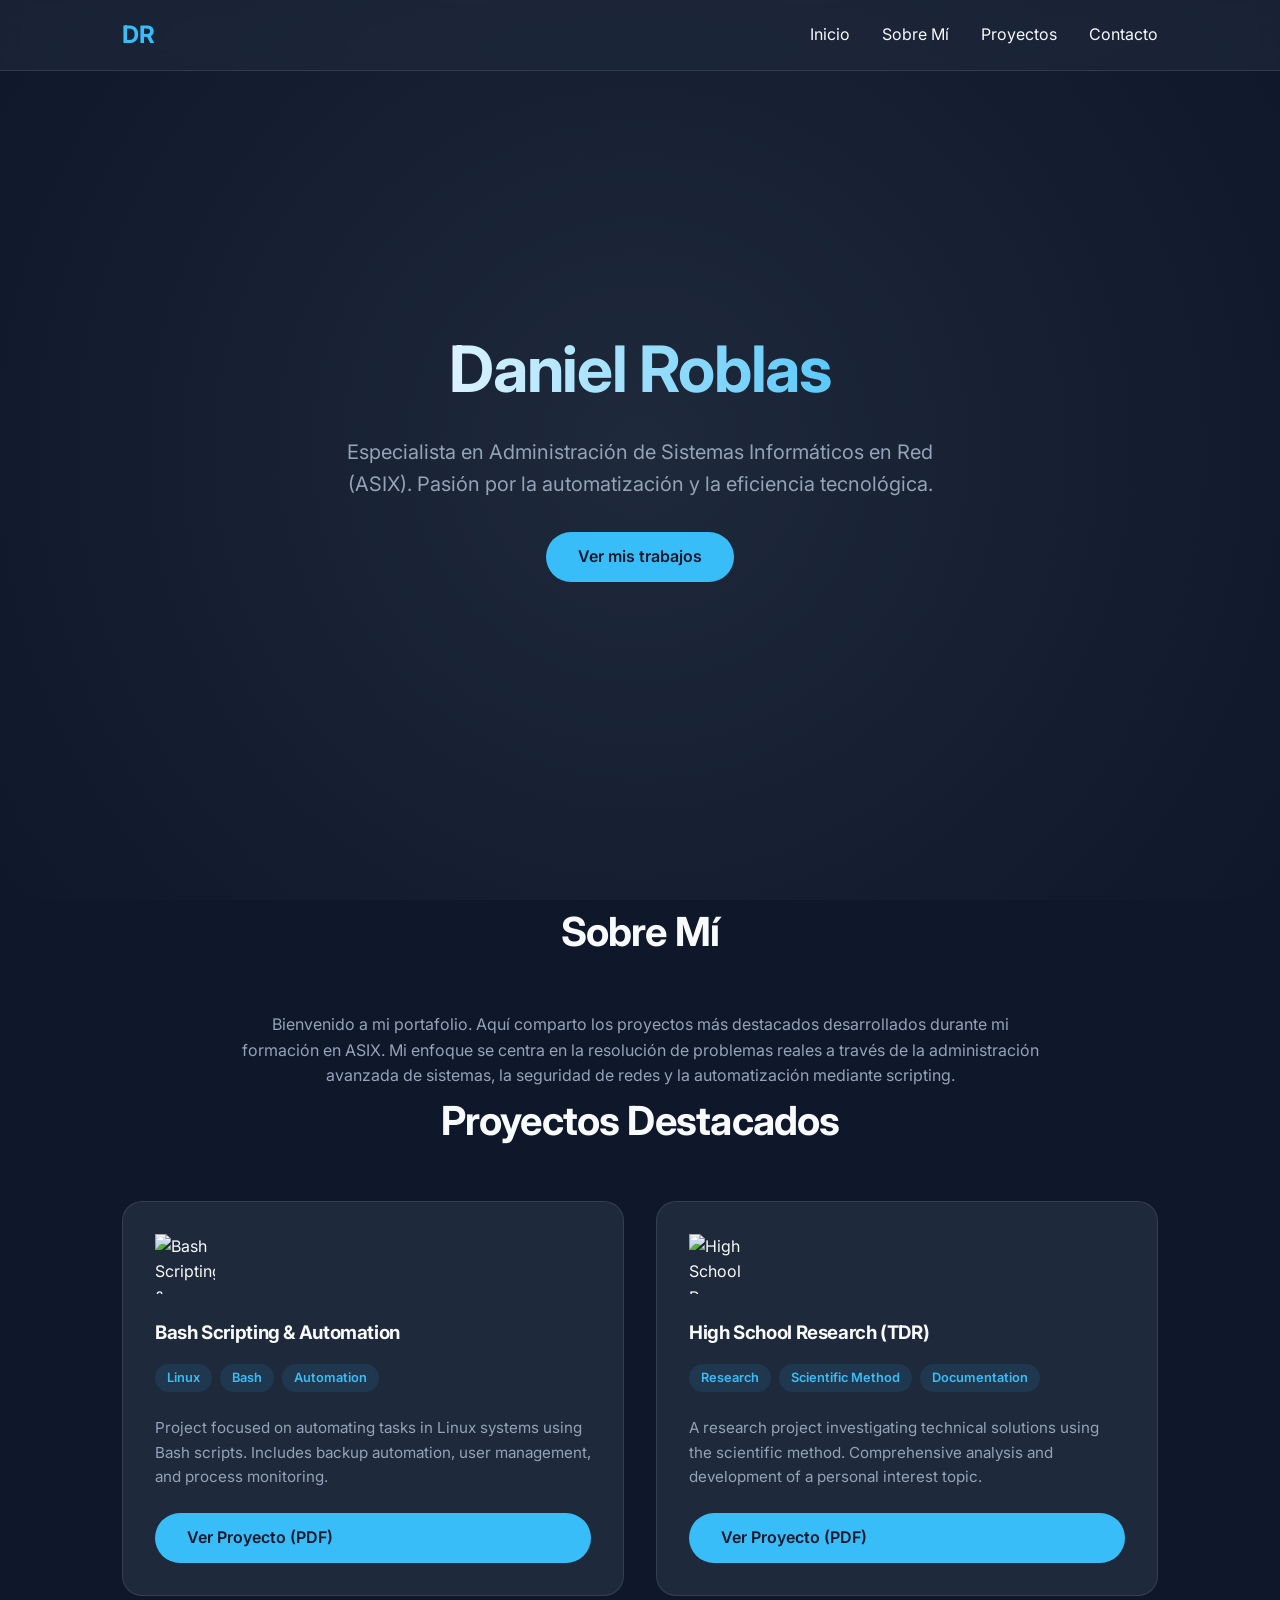
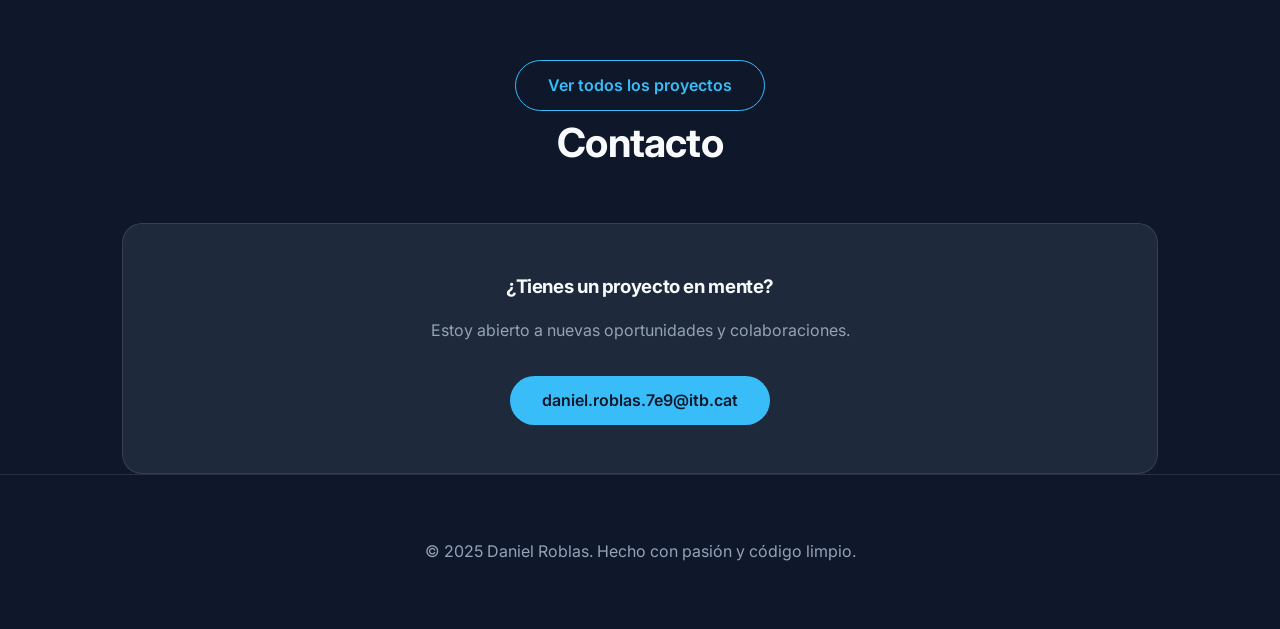
==== index.html @ c718d2c8 "Rediseño profesional del portafolio con carga dinámica de proyectos" ====
<!DOCTYPE html>
<html lang="es">
<head>
    <meta charset="UTF-8">
    <meta name="viewport" content="width=device-width, initial-scale=1.0">
    <title>Daniel Roblas | Portfolio Profesional</title>
    <link rel="stylesheet" href="assets/css/style.css">
    <script src="assets/js/main.js" defer></script>
    <script src="assets/js/projects.js" defer></script>
</head>
<body data-page="home">
    <header>
        <div class="container container-nav">
            <nav>
                <div class="logo">DR</div>
                <ul class="nav-links">
                    <li><a href="#home">Inicio</a></li>
                    <li><a href="#about">Sobre Mí</a></li>
                    <li><a href="llistat.html">Proyectos</a></li>
                    <li><a href="#contact">Contacto</a></li>
                </ul>
            </nav>
        </div>
    </header>

    <main>
        <section id="home" class="hero">
            <div class="container">
                <h1 class="reveal">Daniel Roblas</h1>
                <p class="reveal">Especialista en Administración de Sistemas Informáticos en Red (ASIX). Pasión por la automatización y la eficiencia tecnológica.</p>
                <div class="reveal">
                    <a href="#projects" class="btn btn-primary">Ver mis trabajos</a>
                </div>
            </div>
        </section>

        <section id="about" class="container reveal">
            <h2 class="section-title">Sobre Mí</h2>
            <div style="max-width: 800px; margin: 0 auto; text-align: center; color: var(--text-secondary);">
                <p>Bienvenido a mi portafolio. Aquí comparto los proyectos más destacados desarrollados durante mi formación en ASIX. Mi enfoque se centra en la resolución de problemas reales a través de la administración avanzada de sistemas, la seguridad de redes y la automatización mediante scripting.</p>
            </div>
        </section>

        <section id="projects" class="container">
            <h2 class="section-title reveal">Proyectos Destacados</h2>
            <div id="projects-container" class="projects-grid">
                <!-- Projects will be loaded here via projects.js -->
            </div>
            <div style="text-align: center; margin-top: 4rem;" class="reveal">
                <a href="llistat.html" class="btn btn-primary" style="background: transparent; border: 1px solid var(--accent); color: var(--accent);">Ver todos los proyectos</a>
            </div>
        </section>

        <section id="contact" class="container reveal">
            <h2 class="section-title">Contacto</h2>
            <div style="text-align: center; background: var(--card-bg); padding: 3rem; border-radius: 20px; border: 1px solid var(--border);">
                <h3>¿Tienes un proyecto en mente?</h3>
                <p style="margin: 1rem 0 2rem 0; color: var(--text-secondary);">Estoy abierto a nuevas oportunidades y colaboraciones.</p>
                <a href="mailto:daniel.roblas.7e9@itb.cat" class="btn btn-primary">daniel.roblas.7e9@itb.cat</a>
            </div>
        </section>
    </main>

    <footer>
        <div class="container">
            <p>&copy; 2025 Daniel Roblas. Hecho con pasión y código limpio.</p>
        </div>
    </footer>
</body>
</html>
---- assets/css/style.css ----
@import url('https://fonts.googleapis.com/css2?family=Inter:wght@300;400;600;700&display=swap');

:root {
    --bg-color: #0f172a;
    --card-bg: #1e293b;
    --text-primary: #f8fafc;
    --text-secondary: #94a3b8;
    --accent: #38bdf8;
    --accent-hover: #7dd3fc;
    --glass: rgba(30, 41, 59, 0.7);
    --border: rgba(255, 255, 255, 0.1);
}

* {
    margin: 0;
    padding: 0;
    box-sizing: border-box;
}

body {
    background-color: var(--bg-color);
    color: var(--text-primary);
    font-family: 'Inter', sans-serif;
    line-height: 1.6;
    overflow-x: hidden;
}

/* Scroll Snap/Smooth */
html {
    scroll-behavior: smooth;
}

/* Typography */
h1, h2, h3 {
    font-weight: 700;
    letter-spacing: -0.02em;
}

a {
    color: inherit;
    text-decoration: none;
    transition: all 0.3s ease;
}

/* Layout */
.container {
    max-width: 1100px;
    margin: 0 auto;
    padding: 0 2rem;
}

/* Header */
header {
    position: fixed;
    top: 0;
    width: 100%;
    z-index: 1000;
    backdrop-filter: blur(10px);
    background: var(--glass);
    border-bottom: 1px solid var(--border);
    padding: 1rem 0;
}

nav {
    display: flex;
    justify-content: space-between;
    align-items: center;
}

.logo {
    font-size: 1.5rem;
    font-weight: 700;
    color: var(--accent);
}

.nav-links {
    display: flex;
    gap: 2rem;
    list-style: none;
}

.nav-links a:hover {
    color: var(--accent);
}

/* Hero Section */
.hero {
    height: 100vh;
    display: flex;
    flex-direction: column;
    justify-content: center;
    align-items: center;
    text-align: center;
    background: radial-gradient(circle at center, #1e293b 0%, #0f172a 100%);
}

.hero h1 {
    font-size: 4rem;
    margin-bottom: 1rem;
    background: linear-gradient(to right, #fff, var(--accent));
    -webkit-background-clip: text;
    -webkit-text-fill-color: transparent;
}

.hero p {
    font-size: 1.25rem;
    color: var(--text-secondary);
    max-width: 600px;
    margin-bottom: 2rem;
}

/* Buttons */
.btn {
    display: inline-block;
    padding: 0.75rem 2rem;
    border-radius: 50px;
    font-weight: 600;
    cursor: pointer;
    border: none;
    transition: transform 0.2s ease, box-shadow 0.2s ease;
}

.btn-primary {
    background-color: var(--accent);
    color: var(--bg-color);
}

.btn-primary:hover {
    background-color: var(--accent-hover);
    transform: translateY(-2px);
    box-shadow: 0 10px 20px rgba(56, 189, 248, 0.2);
}

/* Section Styling */
section {
    padding: 8rem 0;
}

.section-title {
    font-size: 2.5rem;
    margin-bottom: 3rem;
    text-align: center;
}

/* Grid for Projects */
.projects-grid {
    display: grid;
    grid-template-columns: repeat(auto-fit, minmax(320px, 1fr));
    gap: 2rem;
}

.card {
    background: var(--card-bg);
    border: 1px solid var(--border);
    border-radius: 20px;
    padding: 2rem;
    transition: all 0.3s ease;
    display: flex;
    flex-direction: column;
}

.card:hover {
    transform: translateY(-10px);
    border-color: var(--accent);
    box-shadow: 0 20px 40px rgba(0, 0, 0, 0.3);
}

.card-icon {
    width: 60px;
    height: 60px;
    margin-bottom: 1.5rem;
}

.card h3 {
    margin-bottom: 1rem;
}

.card p {
    color: var(--text-secondary);
    font-size: 0.95rem;
    margin-bottom: 1.5rem;
    flex-grow: 1;
}

.tags {
    display: flex;
    gap: 0.5rem;
    flex-wrap: wrap;
    margin-bottom: 1.5rem;
}

.tag {
    background: rgba(56, 189, 248, 0.1);
    color: var(--accent);
    padding: 0.25rem 0.75rem;
    border-radius: 20px;
    font-size: 0.8rem;
    font-weight: 600;
}

/* Animations */
.reveal {
    opacity: 0;
    transform: translateY(30px);
    transition: all 0.8s ease-out;
}

.reveal.active {
    opacity: 1;
    transform: translateY(0);
}

/* Footer */
footer {
    padding: 4rem 0;
    text-align: center;
    border-top: 1px solid var(--border);
    color: var(--text-secondary);
}

/* Custom Scrollbar */
::-webkit-scrollbar {
    width: 10px;
}

::-webkit-scrollbar-track {
    background: var(--bg-color);
}

::-webkit-scrollbar-thumb {
    background: #334155;
    border-radius: 5px;
}

::-webkit-scrollbar-thumb:hover {
    background: var(--accent);
}
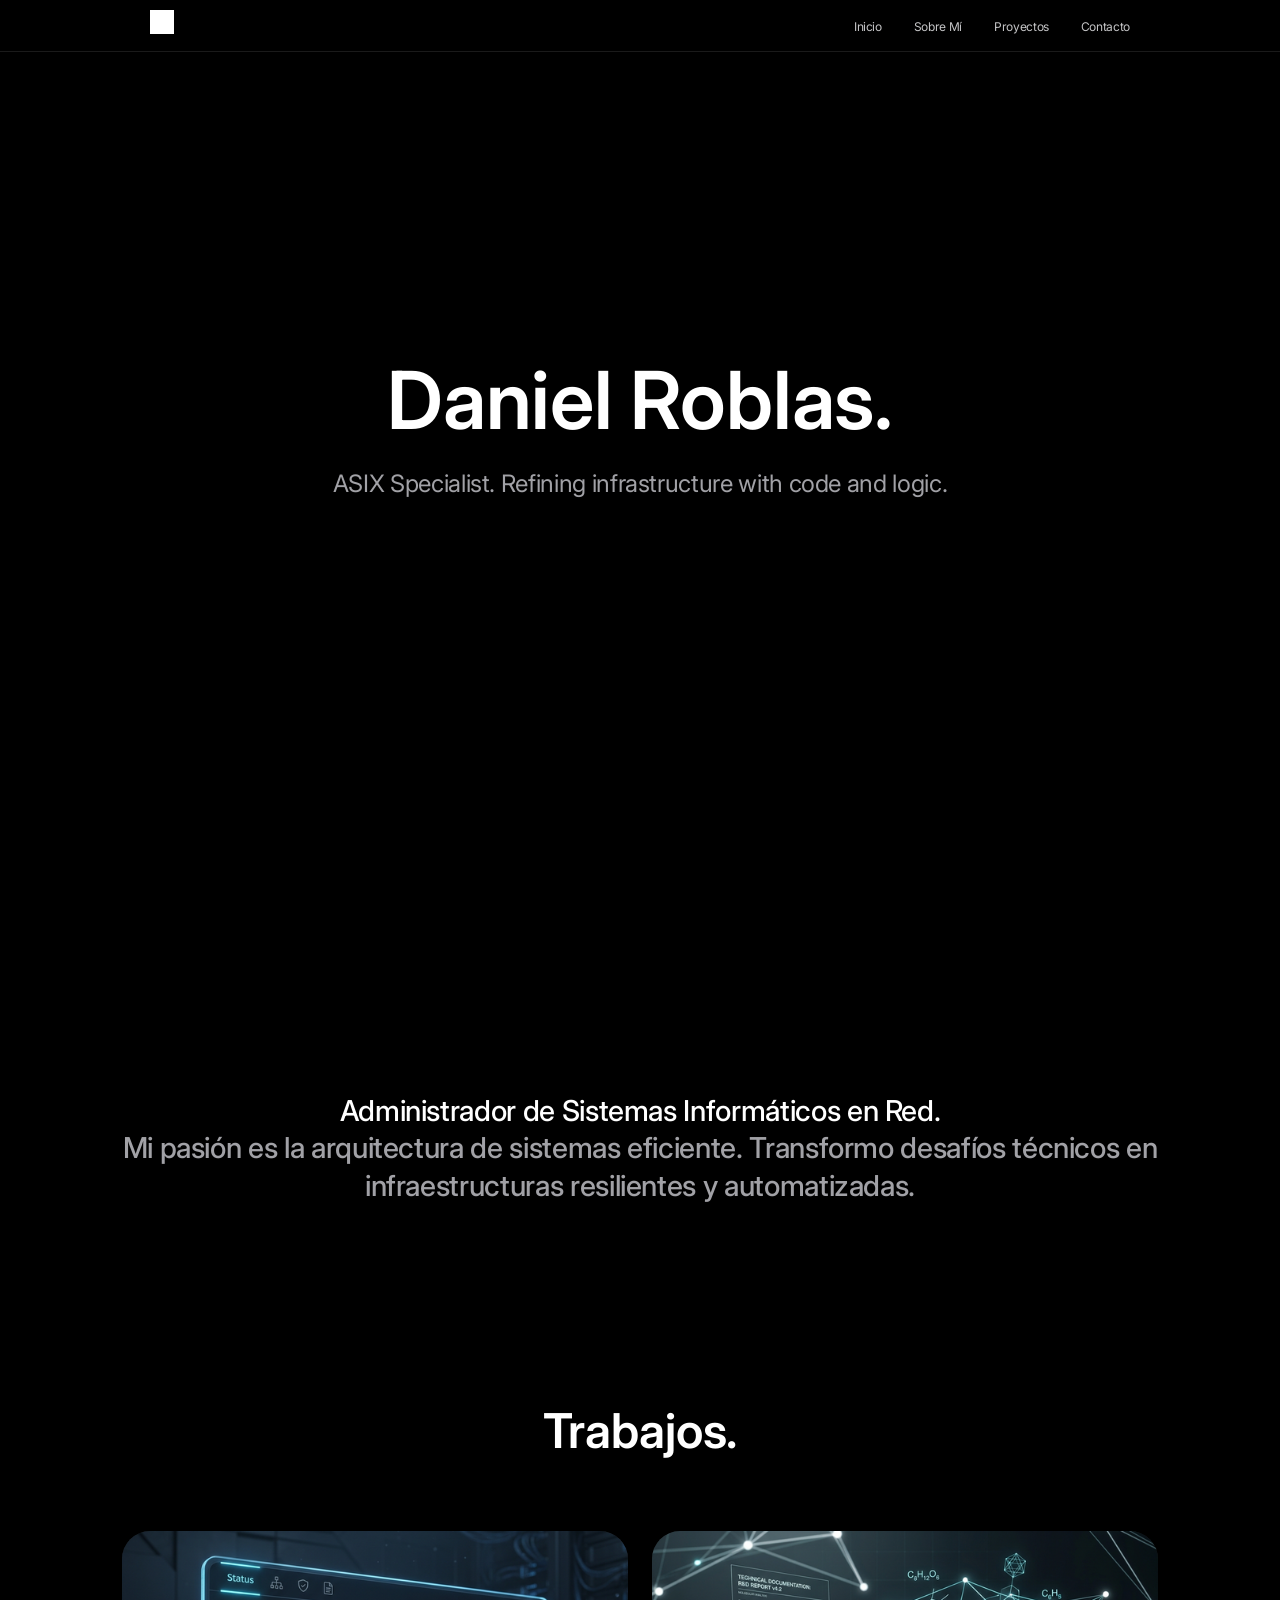
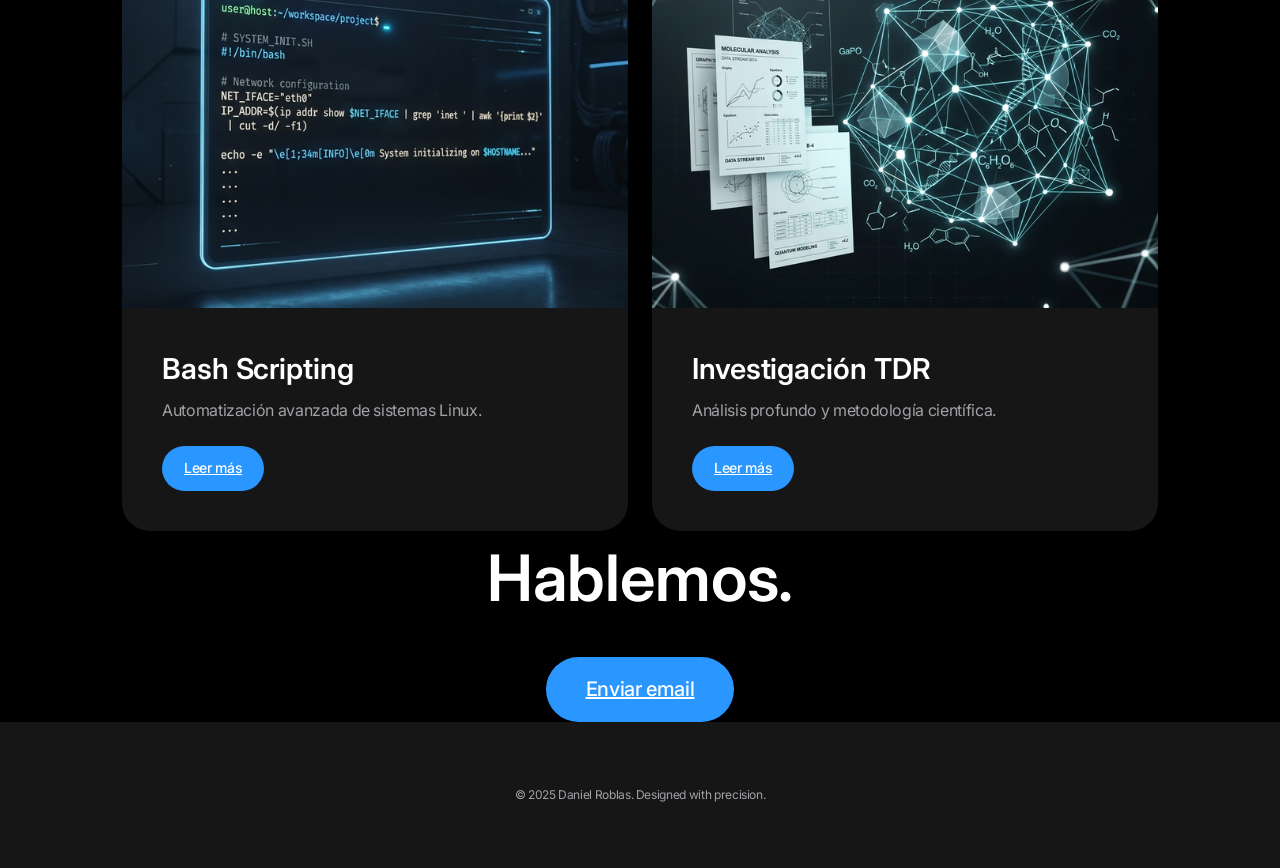
==== commit 7a1f5475: "Refinamiento estético estilo Apple: nav bar corregida, nuevo logo e imágenes 3D mejoradas" ====
--- a/index.html
+++ b/index.html
@@ -3,16 +3,18 @@
 <head>
     <meta charset="UTF-8">
     <meta name="viewport" content="width=device-width, initial-scale=1.0">
-    <title>Daniel Roblas | Portfolio Profesional</title>
+    <title>Daniel Roblas | Portfolio</title>
     <link rel="stylesheet" href="assets/css/style.css">
     <script src="assets/js/main.js" defer></script>
     <script src="assets/js/projects.js" defer></script>
 </head>
 <body data-page="home">
     <header>
-        <div class="container container-nav">
+        <div class="container-nav">
             <nav>
-                <div class="logo">DR</div>
+                <div class="logo-container">
+                    <a href="#home"><img src="img/tech_logo.png" alt="Logo" class="logo-img"></a>
+                </div>
                 <ul class="nav-links">
                     <li><a href="#home">Inicio</a></li>
                     <li><a href="#about">Sobre Mí</a></li>
@@ -26,44 +28,40 @@
     <main>
         <section id="home" class="hero">
             <div class="container">
-                <h1 class="reveal">Daniel Roblas</h1>
-                <p class="reveal">Especialista en Administración de Sistemas Informáticos en Red (ASIX). Pasión por la automatización y la eficiencia tecnológica.</p>
-                <div class="reveal">
-                    <a href="#projects" class="btn btn-primary">Ver mis trabajos</a>
+                <h1 class="reveal">Daniel Roblas.</h1>
+                <p class="reveal">ASIX Specialist. Refining infrastructure with code and logic.</p>
+            </div>
+        </section>
+
+        <section id="about" class="about-section reveal">
+            <div class="container">
+                <div class="about-content">
+                    <p class="about-text">
+                        Administrador de Sistemas Informáticos en Red. <br>
+                        <span>Mi pasión es la arquitectura de sistemas eficiente. Transformo desafíos técnicos en infraestructuras resilientes y automatizadas.</span>
+                    </p>
                 </div>
             </div>
         </section>
 
-        <section id="about" class="container reveal">
-            <h2 class="section-title">Sobre Mí</h2>
-            <div style="max-width: 800px; margin: 0 auto; text-align: center; color: var(--text-secondary);">
-                <p>Bienvenido a mi portafolio. Aquí comparto los proyectos más destacados desarrollados durante mi formación en ASIX. Mi enfoque se centra en la resolución de problemas reales a través de la administración avanzada de sistemas, la seguridad de redes y la automatización mediante scripting.</p>
+        <section id="projects" class="container">
+            <h2 class="section-title reveal">Trabajos.</h2>
+            <div id="projects-container" class="projects-grid">
+                <!-- Dynamic loading -->
             </div>
         </section>
 
-        <section id="projects" class="container">
-            <h2 class="section-title reveal">Proyectos Destacados</h2>
-            <div id="projects-container" class="projects-grid">
-                <!-- Projects will be loaded here via projects.js -->
-            </div>
-            <div style="text-align: center; margin-top: 4rem;" class="reveal">
-                <a href="llistat.html" class="btn btn-primary" style="background: transparent; border: 1px solid var(--accent); color: var(--accent);">Ver todos los proyectos</a>
-            </div>
-        </section>
-
-        <section id="contact" class="container reveal">
-            <h2 class="section-title">Contacto</h2>
-            <div style="text-align: center; background: var(--card-bg); padding: 3rem; border-radius: 20px; border: 1px solid var(--border);">
-                <h3>¿Tienes un proyecto en mente?</h3>
-                <p style="margin: 1rem 0 2rem 0; color: var(--text-secondary);">Estoy abierto a nuevas oportunidades y colaboraciones.</p>
-                <a href="mailto:daniel.roblas.7e9@itb.cat" class="btn btn-primary">daniel.roblas.7e9@itb.cat</a>
+        <section id="contact" class="container">
+            <div class="reveal" style="text-align: center;">
+                <h2 style="font-size: 4rem; margin-bottom: 2rem;">Hablemos.</h2>
+                <a href="mailto:daniel.roblas.7e9@itb.cat" class="btn btn-primary" style="font-size: 20px; padding: 18px 40px;">Enviar email</a>
             </div>
         </section>
     </main>
 
     <footer>
         <div class="container">
-            <p>&copy; 2025 Daniel Roblas. Hecho con pasión y código limpio.</p>
+            <p>&copy; 2025 Daniel Roblas. Designed with precision.</p>
         </div>
     </footer>
 </body>
--- a/assets/css/style.css
+++ b/assets/css/style.css
@@ -1,86 +1,116 @@
-@import url('https://fonts.googleapis.com/css2?family=Inter:wght@300;400;600;700&display=swap');
+@import url('https://fonts.googleapis.com/css2?family=Inter:wght@300;400;500;600;700&display=swap');
 
 :root {
-    --bg-color: #0f172a;
-    --card-bg: #1e293b;
-    --text-primary: #f8fafc;
-    --text-secondary: #94a3b8;
-    --accent: #38bdf8;
-    --accent-hover: #7dd3fc;
-    --glass: rgba(30, 41, 59, 0.7);
+    --bg-color: #000000;
+    --card-bg: #1c1c1e;
+    --text-primary: #ffffff;
+    --text-secondary: #a1a1a6;
+    --accent: #2997ff;
+    --accent-hover: #66b2ff;
+    --glass: rgba(0, 0, 0, 0.75);
     --border: rgba(255, 255, 255, 0.1);
+    --container-width: 1100px;
+    --section-padding: 12rem;
 }
 
 * {
     margin: 0;
     padding: 0;
     box-sizing: border-box;
+    -webkit-font-smoothing: antialiased;
 }
 
 body {
     background-color: var(--bg-color);
     color: var(--text-primary);
-    font-family: 'Inter', sans-serif;
-    line-height: 1.6;
+    font-family: 'Inter', -apple-system, BlinkMacSystemFont, sans-serif;
+    line-height: 1.47059;
+    letter-spacing: -0.022em;
     overflow-x: hidden;
 }
 
-/* Scroll Snap/Smooth */
 html {
     scroll-behavior: smooth;
 }
 
 /* Typography */
 h1, h2, h3 {
-    font-weight: 700;
-    letter-spacing: -0.02em;
-}
-
-a {
-    color: inherit;
-    text-decoration: none;
-    transition: all 0.3s ease;
-}
-
-/* Layout */
-.container {
-    max-width: 1100px;
-    margin: 0 auto;
-    padding: 0 2rem;
-}
-
-/* Header */
+    font-weight: 600;
+    letter-spacing: -0.003em;
+}
+
+p {
+    color: var(--text-secondary);
+}
+
+/* Header & Nav - Apple Style */
 header {
     position: fixed;
     top: 0;
     width: 100%;
+    height: 52px;
     z-index: 1000;
-    backdrop-filter: blur(10px);
+    backdrop-filter: saturate(180%) blur(20px);
     background: var(--glass);
     border-bottom: 1px solid var(--border);
-    padding: 1rem 0;
+    display: flex;
+    align-items: center;
+}
+
+.container-nav {
+    max-width: 1024px;
+    width: 100%;
+    margin: 0 auto;
+    padding: 0 22px;
 }
 
 nav {
     display: flex;
     justify-content: space-between;
     align-items: center;
-}
-
-.logo {
-    font-size: 1.5rem;
-    font-weight: 700;
-    color: var(--accent);
+    width: 100%;
+}
+
+.logo-container {
+    display: flex;
+    align-items: center;
+}
+
+.logo-img {
+    height: 24px;
+    width: auto;
+    filter: brightness(0) invert(1);
 }
 
 .nav-links {
     display: flex;
-    gap: 2rem;
+    gap: 32px;
     list-style: none;
+    align-items: center;
+}
+
+.nav-links a {
+    color: #f5f5f7;
+    text-decoration: none;
+    font-size: 12px;
+    font-weight: 400;
+    opacity: 0.8;
+    transition: opacity 0.3s ease;
 }
 
 .nav-links a:hover {
-    color: var(--accent);
+    opacity: 1;
+}
+
+/* Sections */
+.container {
+    max-width: var(--container-width);
+    margin: 0 auto;
+    padding: 0 2rem;
+}
+
+section {
+    padding: var(--section-padding) 0;
 }
 
 /* Hero Section */
@@ -91,118 +121,133 @@
     justify-content: center;
     align-items: center;
     text-align: center;
-    background: radial-gradient(circle at center, #1e293b 0%, #0f172a 100%);
+    background: #000;
 }
 
 .hero h1 {
-    font-size: 4rem;
-    margin-bottom: 1rem;
-    background: linear-gradient(to right, #fff, var(--accent));
-    -webkit-background-clip: text;
-    -webkit-text-fill-color: transparent;
+    font-size: 5rem;
+    line-height: 1.05;
+    margin-bottom: 1.5rem;
 }
 
 .hero p {
-    font-size: 1.25rem;
+    font-size: 1.5rem;
+    max-width: 700px;
+    margin-bottom: 2.5rem;
+}
+
+/* About Section - More Expansion */
+.about-section {
+    background: #000;
+}
+
+.about-content {
+    display: grid;
+    grid-template-columns: 1fr;
+    gap: 4rem;
+    text-align: center;
+}
+
+.about-text {
+    font-size: 1.8rem;
+    font-weight: 500;
+    color: var(--text-primary);
+    line-height: 1.3;
+}
+
+.about-text span {
     color: var(--text-secondary);
-    max-width: 600px;
-    margin-bottom: 2rem;
+}
+
+/* Projects Grid - Bento/Apple Style */
+.section-title {
+    font-size: 3rem;
+    margin-bottom: 4rem;
+    text-align: center;
+}
+
+.projects-grid {
+    display: grid;
+    grid-template-columns: repeat(2, 1fr);
+    gap: 1.5rem;
+}
+
+.card {
+    background: #161617;
+    border-radius: 28px;
+    overflow: hidden;
+    position: relative;
+    transition: transform 0.4s cubic-bezier(0.4, 0, 0.2, 1);
+    height: 600px;
+    display: flex;
+    flex-direction: column;
+}
+
+.card:hover {
+    transform: scale(0.98);
+}
+
+.card-image-container {
+    height: 70%;
+    width: 100%;
+    overflow: hidden;
+    background: #000;
+}
+
+.card-image-container img {
+    width: 100%;
+    height: 100%;
+    object-fit: cover;
+    transition: transform 0.6s ease;
+}
+
+.card:hover .card-image-container img {
+    transform: scale(1.05);
+}
+
+.card-content {
+    padding: 2.5rem;
+    display: flex;
+    flex-direction: column;
+    justify-content: flex-end;
+}
+
+.card h3 {
+    font-size: 1.8rem;
+    margin-bottom: 0.5rem;
+}
+
+.card p {
+    font-size: 1rem;
+    margin-bottom: 1.5rem;
 }
 
 /* Buttons */
 .btn {
     display: inline-block;
-    padding: 0.75rem 2rem;
-    border-radius: 50px;
-    font-weight: 600;
+    padding: 12px 22px;
+    border-radius: 980px;
+    font-size: 14px;
+    font-weight: 500;
+    transition: all 0.3s ease;
     cursor: pointer;
     border: none;
-    transition: transform 0.2s ease, box-shadow 0.2s ease;
 }
 
 .btn-primary {
-    background-color: var(--accent);
-    color: var(--bg-color);
+    background: var(--accent);
+    color: #fff;
 }
 
 .btn-primary:hover {
-    background-color: var(--accent-hover);
-    transform: translateY(-2px);
-    box-shadow: 0 10px 20px rgba(56, 189, 248, 0.2);
-}
-
-/* Section Styling */
-section {
-    padding: 8rem 0;
-}
-
-.section-title {
-    font-size: 2.5rem;
-    margin-bottom: 3rem;
-    text-align: center;
-}
-
-/* Grid for Projects */
-.projects-grid {
-    display: grid;
-    grid-template-columns: repeat(auto-fit, minmax(320px, 1fr));
-    gap: 2rem;
-}
-
-.card {
-    background: var(--card-bg);
-    border: 1px solid var(--border);
-    border-radius: 20px;
-    padding: 2rem;
-    transition: all 0.3s ease;
-    display: flex;
-    flex-direction: column;
-}
-
-.card:hover {
-    transform: translateY(-10px);
-    border-color: var(--accent);
-    box-shadow: 0 20px 40px rgba(0, 0, 0, 0.3);
-}
-
-.card-icon {
-    width: 60px;
-    height: 60px;
-    margin-bottom: 1.5rem;
-}
-
-.card h3 {
-    margin-bottom: 1rem;
-}
-
-.card p {
-    color: var(--text-secondary);
-    font-size: 0.95rem;
-    margin-bottom: 1.5rem;
-    flex-grow: 1;
-}
-
-.tags {
-    display: flex;
-    gap: 0.5rem;
-    flex-wrap: wrap;
-    margin-bottom: 1.5rem;
-}
-
-.tag {
-    background: rgba(56, 189, 248, 0.1);
-    color: var(--accent);
-    padding: 0.25rem 0.75rem;
-    border-radius: 20px;
-    font-size: 0.8rem;
-    font-weight: 600;
-}
-
-/* Animations */
+    background: var(--accent-hover);
+}
+
+/* Reveal Animation */
 .reveal {
     opacity: 0;
-    transform: translateY(30px);
-    transition: all 0.8s ease-out;
+    transform: translateY(40px);
+    transition: all 1s cubic-bezier(0.5, 0, 0, 1);
 }
 
 .reveal.active {
@@ -212,26 +257,16 @@
 
 /* Footer */
 footer {
+    background: #161617;
     padding: 4rem 0;
     text-align: center;
-    border-top: 1px solid var(--border);
     color: var(--text-secondary);
-}
-
-/* Custom Scrollbar */
-::-webkit-scrollbar {
-    width: 10px;
-}
-
-::-webkit-scrollbar-track {
-    background: var(--bg-color);
-}
-
-::-webkit-scrollbar-thumb {
-    background: #334155;
-    border-radius: 5px;
-}
-
-::-webkit-scrollbar-thumb:hover {
-    background: var(--accent);
-}
+    font-size: 12px;
+}
+
+@media (max-width: 768px) {
+    .hero h1 { font-size: 3.5rem; }
+    .projects-grid { grid-template-columns: 1fr; }
+    .card { height: 500px; }
+    .nav-links { display: none; }
+}
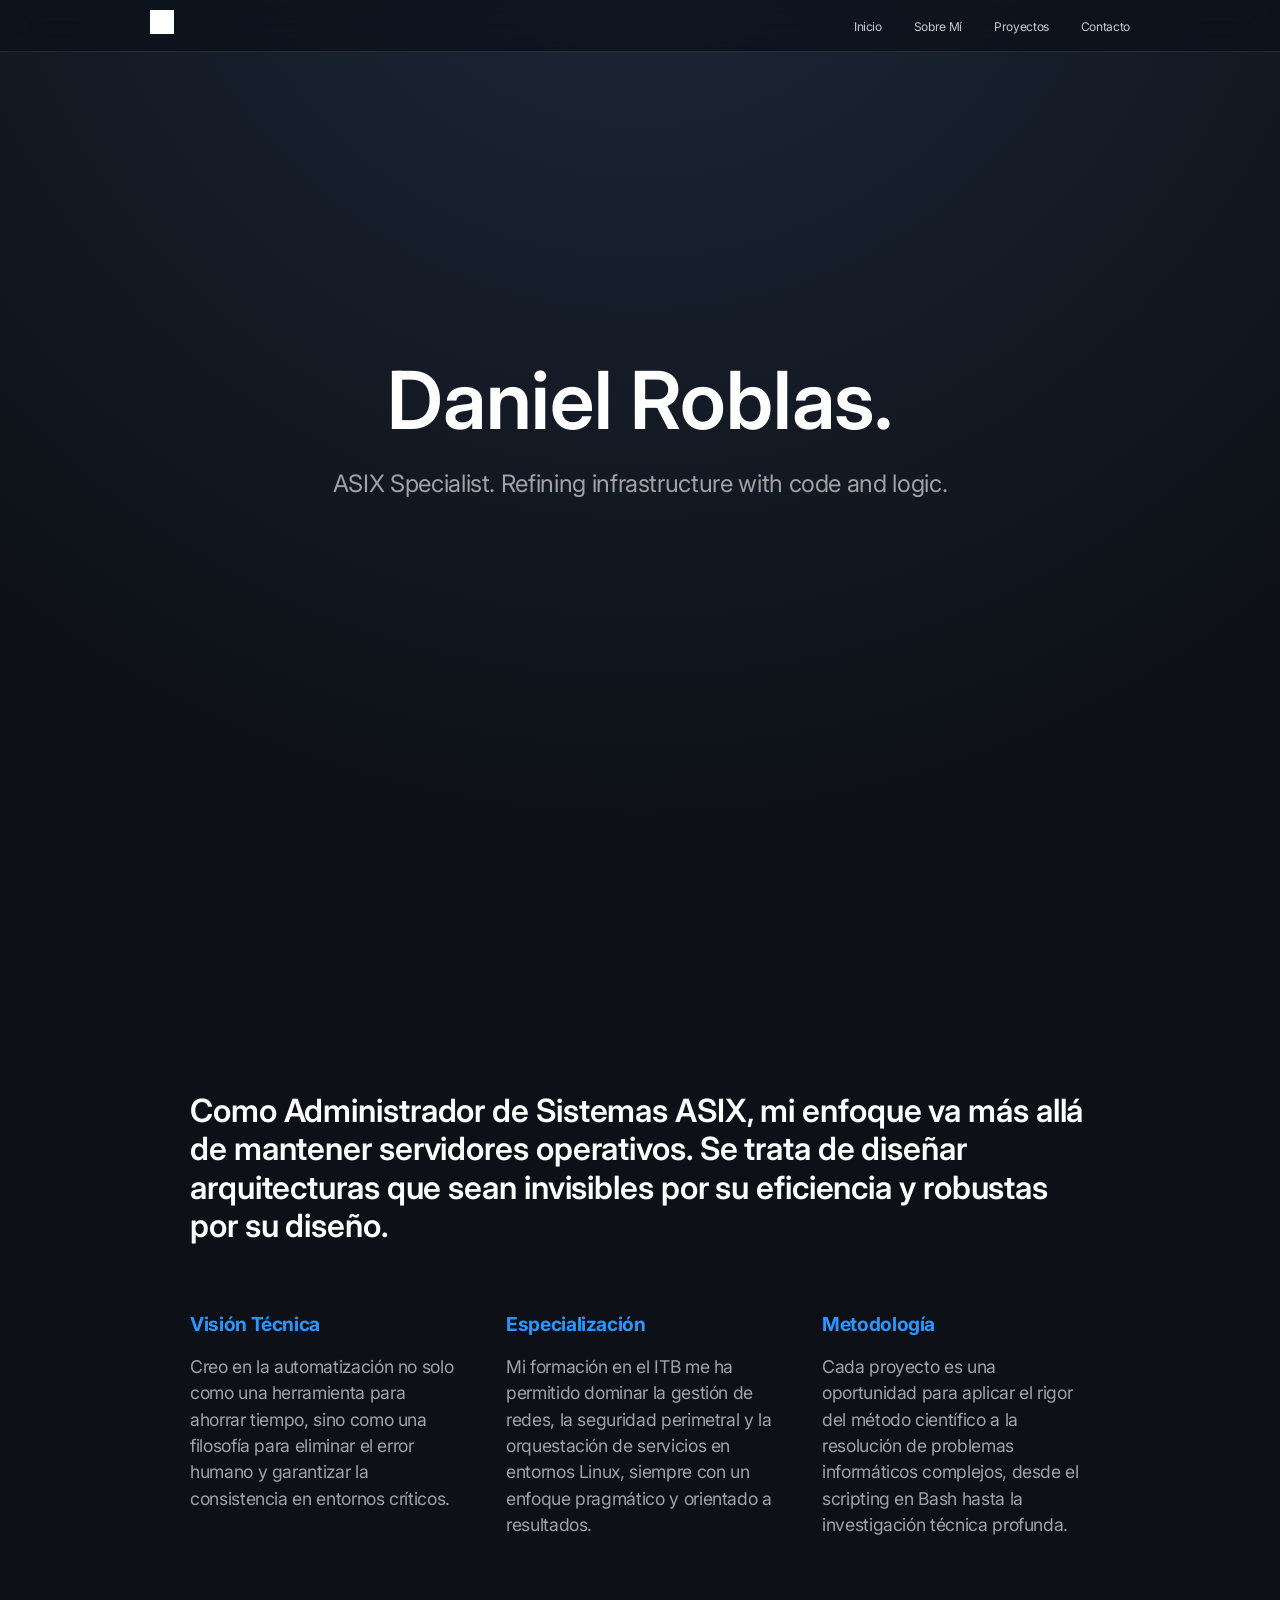
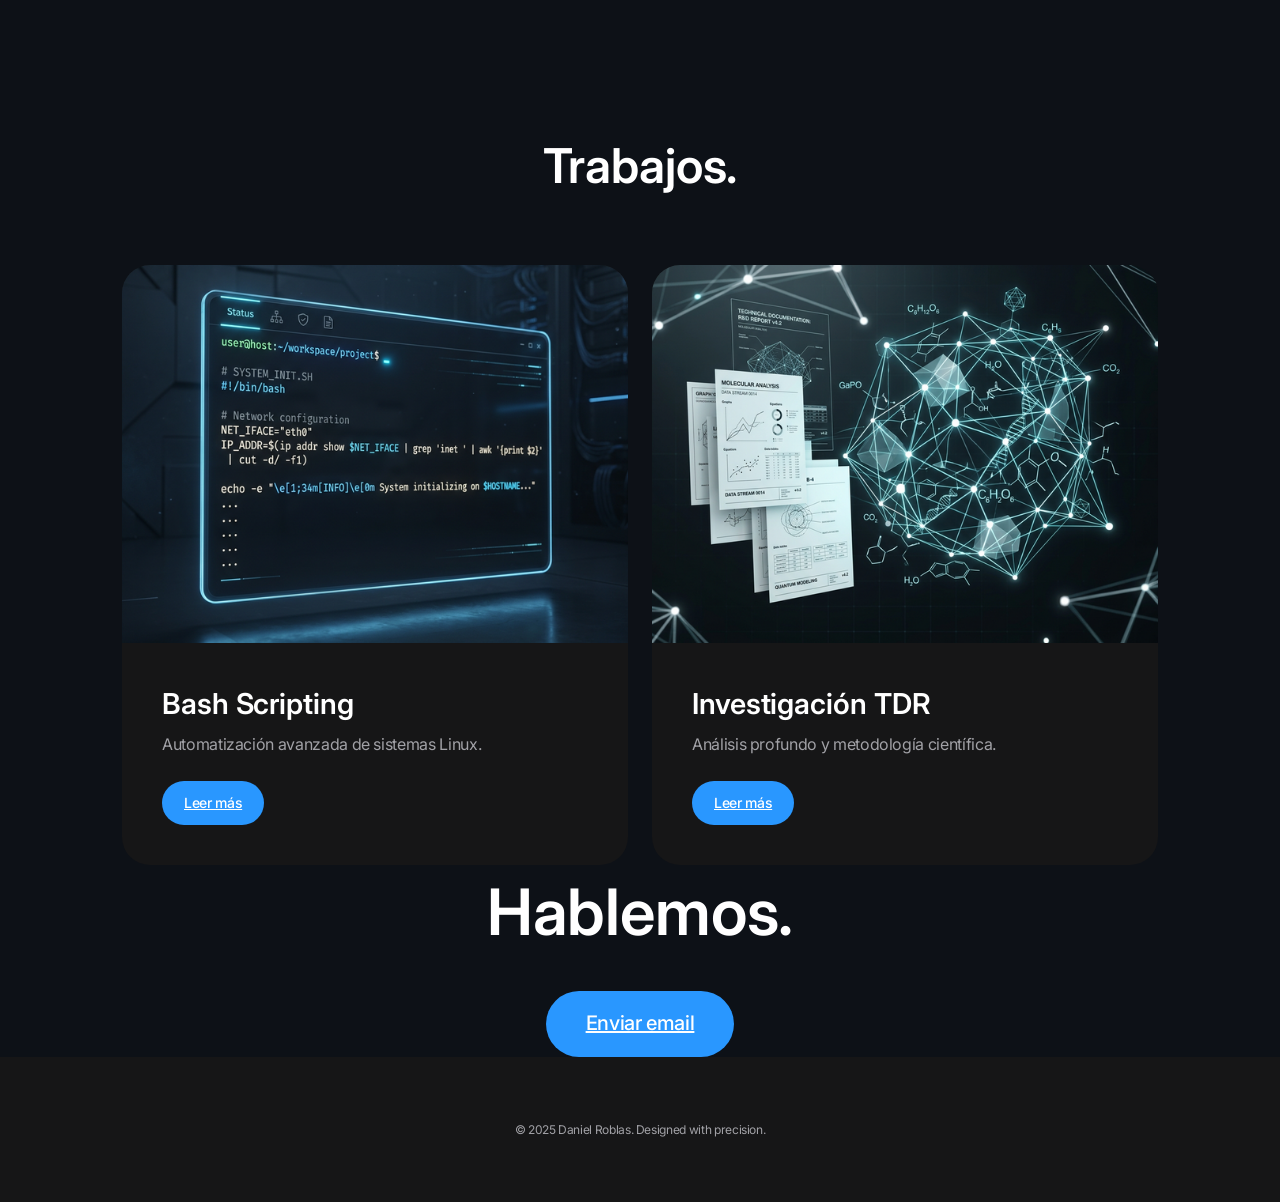
==== commit 4154ffb0: "Refinamiento: Fondo degradado profesional y expansión de la sección Sobre Mí con más detalle y estru" ====
--- a/index.html
+++ b/index.html
@@ -36,13 +36,27 @@
         <section id="about" class="about-section reveal">
             <div class="container">
                 <div class="about-content">
-                    <p class="about-text">
-                        Administrador de Sistemas Informáticos en Red. <br>
-                        <span>Mi pasión es la arquitectura de sistemas eficiente. Transformo desafíos técnicos en infraestructuras resilientes y automatizadas.</span>
-                    </p>
+                    <h2 class="about-text">
+                        Como Administrador de Sistemas ASIX, mi enfoque va más allá de mantener servidores operativos. Se trata de diseñar arquitecturas que sean invisibles por su eficiencia y robustas por su diseño.
+                    </h2>
+                    <div class="about-details">
+                        <div class="detail-item">
+                            <h4>Visión Técnica</h4>
+                            <p>Creo en la automatización no solo como una herramienta para ahorrar tiempo, sino como una filosofía para eliminar el error humano y garantizar la consistencia en entornos críticos.</p>
+                        </div>
+                        <div class="detail-item">
+                            <h4>Especialización</h4>
+                            <p>Mi formación en el ITB me ha permitido dominar la gestión de redes, la seguridad perimetral y la orquestación de servicios en entornos Linux, siempre con un enfoque pragmático y orientado a resultados.</p>
+                        </div>
+                        <div class="detail-item">
+                            <h4>Metodología</h4>
+                            <p>Cada proyecto es una oportunidad para aplicar el rigor del método científico a la resolución de problemas informáticos complejos, desde el scripting en Bash hasta la investigación técnica profunda.</p>
+                        </div>
+                    </div>
                 </div>
             </div>
         </section>
+
 
         <section id="projects" class="container">
             <h2 class="section-title reveal">Trabajos.</h2>
--- a/assets/css/style.css
+++ b/assets/css/style.css
@@ -1,13 +1,14 @@
 @import url('https://fonts.googleapis.com/css2?family=Inter:wght@300;400;500;600;700&display=swap');
 
 :root {
-    --bg-color: #000000;
-    --card-bg: #1c1c1e;
+    --bg-color: #0d1117;
+    --bg-gradient: radial-gradient(circle at 50% -20%, #1e293b 0%, #0d1117 80%);
+    --card-bg: rgba(22, 22, 23, 0.8);
     --text-primary: #ffffff;
     --text-secondary: #a1a1a6;
     --accent: #2997ff;
     --accent-hover: #66b2ff;
-    --glass: rgba(0, 0, 0, 0.75);
+    --glass: rgba(13, 17, 23, 0.75);
     --border: rgba(255, 255, 255, 0.1);
     --container-width: 1100px;
     --section-padding: 12rem;
@@ -22,6 +23,8 @@
 
 body {
     background-color: var(--bg-color);
+    background-image: var(--bg-gradient);
+    background-attachment: fixed;
     color: var(--text-primary);
     font-family: 'Inter', -apple-system, BlinkMacSystemFont, sans-serif;
     line-height: 1.47059;
@@ -121,7 +124,6 @@
     justify-content: center;
     align-items: center;
     text-align: center;
-    background: #000;
 }
 
 .hero h1 {
@@ -138,26 +140,41 @@
 
 /* About Section - More Expansion */
 .about-section {
-    background: #000;
+    position: relative;
 }
 
 .about-content {
+    max-width: 900px;
+    margin: 0 auto;
+}
+
+.about-text {
+    font-size: 2rem;
+    font-weight: 600;
+    color: var(--text-primary);
+    line-height: 1.2;
+    margin-bottom: 4rem;
+    text-align: left;
+}
+
+.about-details {
     display: grid;
-    grid-template-columns: 1fr;
-    gap: 4rem;
-    text-align: center;
-}
-
-.about-text {
-    font-size: 1.8rem;
-    font-weight: 500;
-    color: var(--text-primary);
-    line-height: 1.3;
-}
-
-.about-text span {
-    color: var(--text-secondary);
-}
+    grid-template-columns: repeat(auto-fit, minmax(250px, 1fr));
+    gap: 3rem;
+    text-align: left;
+}
+
+.detail-item h4 {
+    font-size: 1.2rem;
+    margin-bottom: 1rem;
+    color: var(--accent);
+}
+
+.detail-item p {
+    font-size: 1.1rem;
+    line-height: 1.5;
+}
+
 
 /* Projects Grid - Bento/Apple Style */
 .section-title {
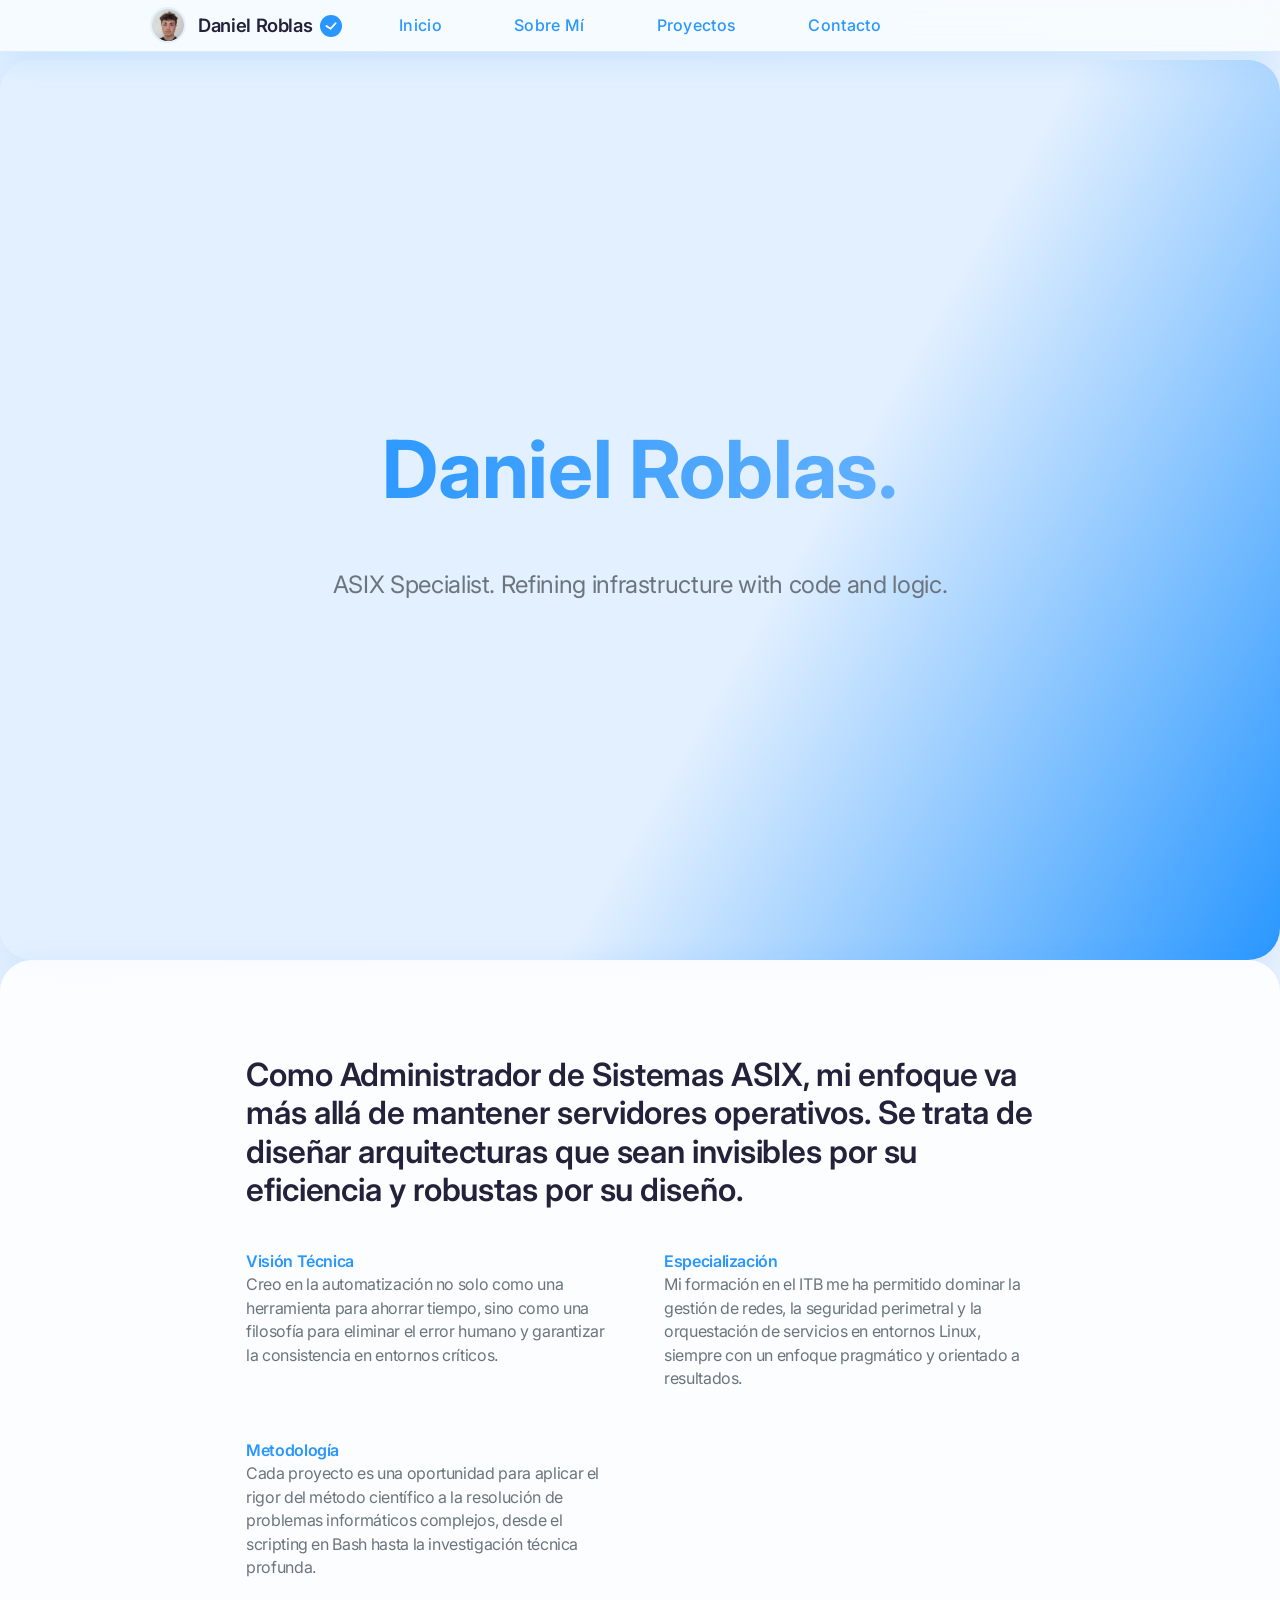
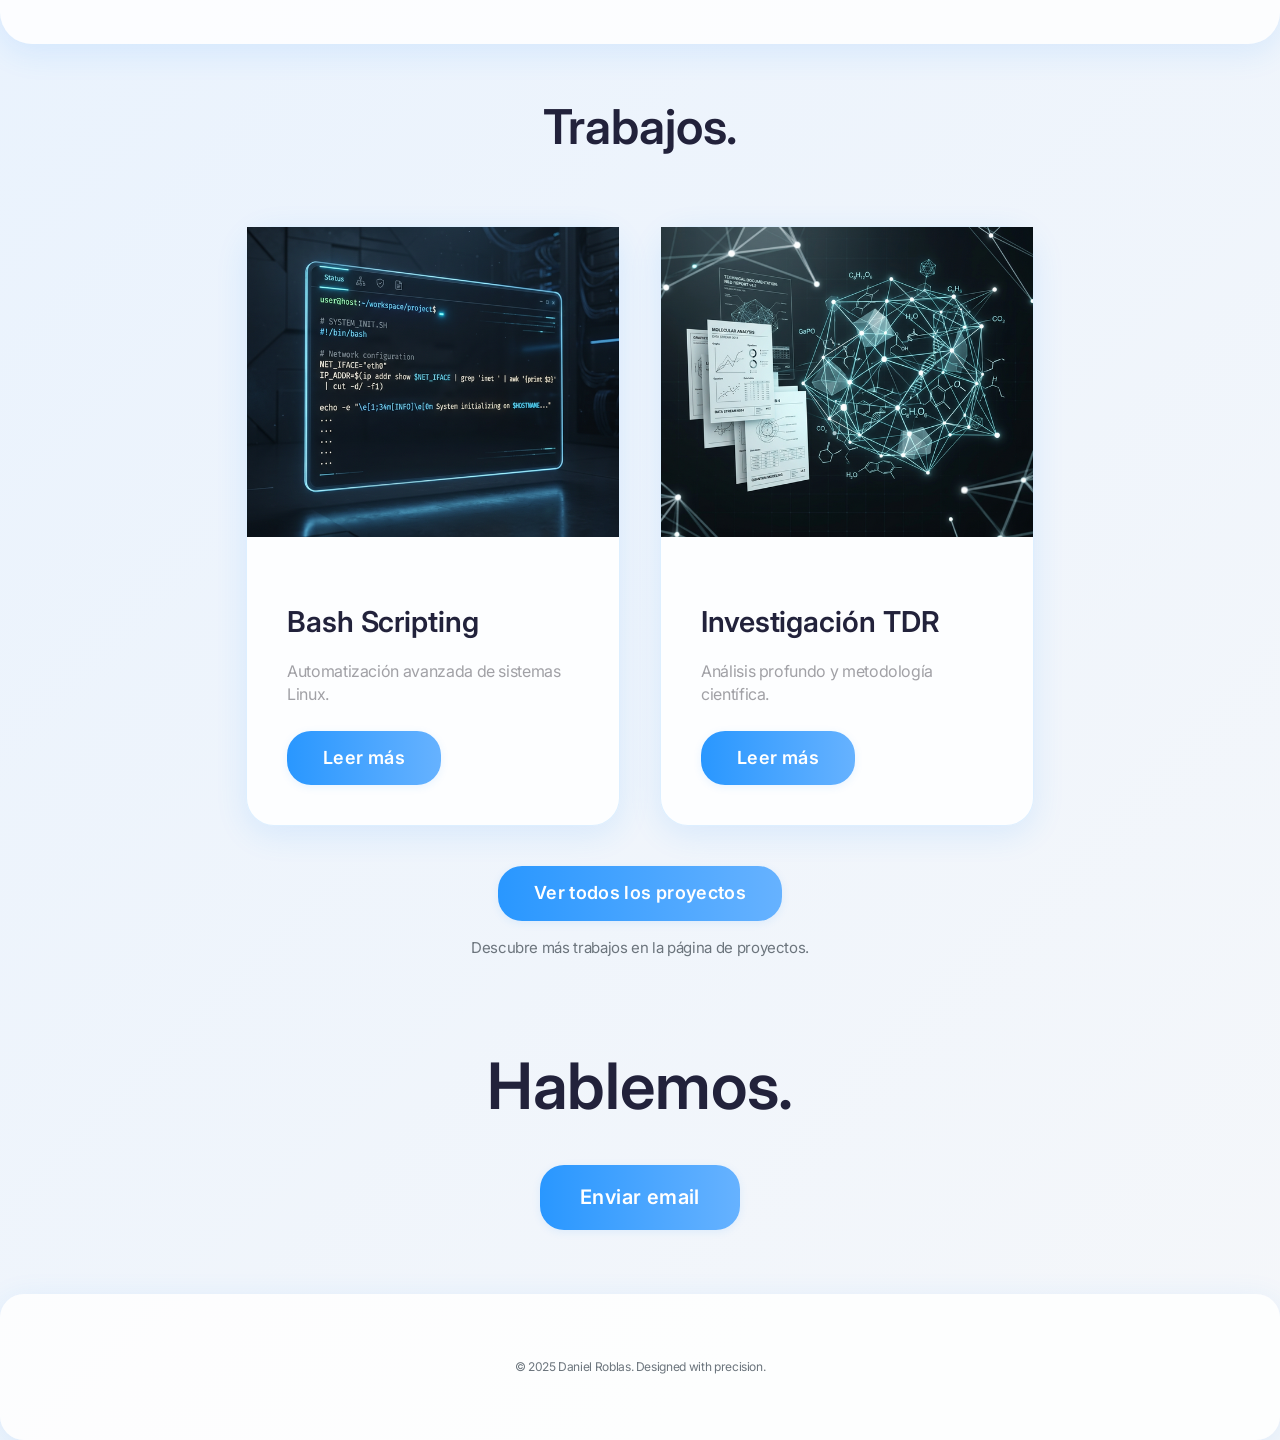
==== commit c3246580: "Portafolio 2.0" ====
--- a/index.html
+++ b/index.html
@@ -13,7 +13,11 @@
         <div class="container-nav">
             <nav>
                 <div class="logo-container">
-                    <a href="#home"><img src="img/tech_logo.png" alt="Logo" class="logo-img"></a>
+                    <img src="img/image-1773745396239.png" alt="Foto de perfil" class="profile-img">
+                    <span class="profile-name">Daniel Roblas</span>
+                    <span class="verified-icon" title="Verificado">
+                        <svg width="22" height="22" viewBox="0 0 24 24" fill="none" style="vertical-align:middle"><circle cx="12" cy="12" r="12" fill="#2997ff"/><path d="M17 9l-5.5 6L7 12" stroke="#fff" stroke-width="2" stroke-linecap="round" stroke-linejoin="round"/></svg>
+                    </span>
                 </div>
                 <ul class="nav-links">
                     <li><a href="#home">Inicio</a></li>
@@ -63,6 +67,10 @@
             <div id="projects-container" class="projects-grid">
                 <!-- Dynamic loading -->
             </div>
+            <div style="text-align:center; margin-top:2.5rem;">
+                <a href="llistat.html" class="btn btn-primary" style="font-size:18px; padding:14px 36px;">Ver todos los proyectos</a>
+                <p style="margin-top:1rem; color:var(--text-secondary); font-size:15px;">Descubre más trabajos en la página de proyectos.</p>
+            </div>
         </section>
 
         <section id="contact" class="container">
--- a/assets/css/style.css
+++ b/assets/css/style.css
@@ -1,17 +1,19 @@
 @import url('https://fonts.googleapis.com/css2?family=Inter:wght@300;400;500;600;700&display=swap');
 
 :root {
-    --bg-color: #0d1117;
-    --bg-gradient: radial-gradient(circle at 50% -20%, #1e293b 0%, #0d1117 80%);
-    --card-bg: rgba(22, 22, 23, 0.8);
-    --text-primary: #ffffff;
-    --text-secondary: #a1a1a6;
+    --bg-color: #f5f7fa;
+    --bg-gradient: linear-gradient(135deg, #e3f0ff 0%, #f5f7fa 100%);
+    --card-bg: rgba(255,255,255,0.85);
+    --text-primary: #22223b;
+    --text-secondary: #6c757d;
     --accent: #2997ff;
     --accent-hover: #66b2ff;
-    --glass: rgba(13, 17, 23, 0.75);
-    --border: rgba(255, 255, 255, 0.1);
+    --accent-gradient: linear-gradient(90deg, #2997ff 0%, #66b2ff 100%);
+    --glass: rgba(255,255,255,0.7);
+    --border: rgba(41,151,255,0.15);
     --container-width: 1100px;
-    --section-padding: 12rem;
+    --section-padding: 8rem;
+    --shadow: 0 8px 32px 0 rgba(41,151,255,0.12);
 }
 
 * {
@@ -24,7 +26,6 @@
 body {
     background-color: var(--bg-color);
     background-image: var(--bg-gradient);
-    background-attachment: fixed;
     color: var(--text-primary);
     font-family: 'Inter', -apple-system, BlinkMacSystemFont, sans-serif;
     line-height: 1.47059;
@@ -48,35 +49,48 @@
 
 /* Header & Nav - Apple Style */
 header {
+    display: flex;
+    justify-content: center;
+    align-items: center;
+    background: var(--glass);
+    border-bottom: 1px solid var(--border);
+    box-shadow: var(--shadow);
     position: fixed;
     top: 0;
     width: 100%;
     height: 52px;
     z-index: 1000;
     backdrop-filter: saturate(180%) blur(20px);
-    background: var(--glass);
-    border-bottom: 1px solid var(--border);
-    display: flex;
-    align-items: center;
+}
+
+.logo-container {
+    display: flex;
+    align-items: center;
+    justify-content: flex-start;
+    margin-right: 0;
+    min-width: 220px;
+    position: absolute;
+    left: 0;
+    top: 50%;
+    transform: translateY(-50%);
 }
 
 .container-nav {
+    display: flex;
+    align-items: center;
+    width: 100%;
     max-width: 1024px;
-    width: 100%;
     margin: 0 auto;
     padding: 0 22px;
 }
 
 nav {
     display: flex;
-    justify-content: space-between;
-    align-items: center;
-    width: 100%;
-}
-
-.logo-container {
-    display: flex;
-    align-items: center;
+    align-items: center;
+    width: 100%;
+    justify-content: center;
+    gap: 40px;
+    position: relative;
 }
 
 .logo-img {
@@ -87,33 +101,72 @@
 
 .nav-links {
     display: flex;
-    gap: 32px;
+    gap: 24px;
     list-style: none;
     align-items: center;
+    justify-content: center;
+    margin: 0 auto;
 }
 
 .nav-links a {
-    color: #f5f5f7;
+    color: var(--accent);
     text-decoration: none;
-    font-size: 12px;
-    font-weight: 400;
-    opacity: 0.8;
-    transition: opacity 0.3s ease;
+    font-size: 16px;
+    font-weight: 500;
+    padding: 8px 24px;
+    border-radius: 24px;
+    background: none;
+    box-shadow: none;
+    transition: background 0.3s, color 0.3s, box-shadow 0.3s;
+    letter-spacing: 0.02em;
 }
 
 .nav-links a:hover {
-    opacity: 1;
+    background: var(--accent-gradient);
+    color: #fff;
+    box-shadow: 0 2px 8px 0 rgba(41,151,255,0.10);
+}
+
+/* Profile */
+.profile-img {
+    width: 36px;
+    height: 36px;
+    border-radius: 50%;
+    object-fit: cover;
+    margin-right: 12px;
+    border: 2px solid #e3f0ff;
+    background: #fff;
+}
+
+.profile-name {
+    font-size: 1.15rem;
+    font-weight: 600;
+    color: var(--text-primary);
+    margin-right: 8px;
+    vertical-align: middle;
+}
+
+.verified-icon {
+    display: inline-block;
+    vertical-align: middle;
 }
 
 /* Sections */
 .container {
-    max-width: var(--container-width);
+    max-width: 900px;
     margin: 0 auto;
-    padding: 0 2rem;
+    padding: 0 3.5rem;
 }
 
 section {
     padding: var(--section-padding) 0;
+}
+
+@media (max-width: 1200px) {
+    .container {
+        max-width: 98vw;
+        padding: 0 1.5rem;
+    }
 }
 
 /* Hero Section */
@@ -124,23 +177,37 @@
     justify-content: center;
     align-items: center;
     text-align: center;
+    background: linear-gradient(120deg, #e3f0ff 60%, #2997ff 100%);
+    color: var(--text-primary);
+    box-shadow: var(--shadow);
+    border-radius: 32px;
+    margin-top: 60px;
 }
 
 .hero h1 {
     font-size: 5rem;
-    line-height: 1.05;
-    margin-bottom: 1.5rem;
+    font-weight: 700;
+    background: var(--accent-gradient);
+    -webkit-background-clip: text;
+    background-clip: text;
+    -webkit-text-fill-color: transparent;
+    margin-bottom: 2.5rem;
+    margin-top: 2rem;
 }
 
 .hero p {
     font-size: 1.5rem;
-    max-width: 700px;
+    color: var(--text-secondary);
     margin-bottom: 2.5rem;
 }
 
 /* About Section - More Expansion */
 .about-section {
     position: relative;
+    background: var(--card-bg);
+    border-radius: 32px;
+    box-shadow: var(--shadow);
+    padding: 4rem 2rem;
 }
 
 .about-content {
@@ -155,6 +222,11 @@
     line-height: 1.2;
     margin-bottom: 4rem;
     text-align: left;
+}
+
+.about-section h2 {
+    margin-top: 2rem;
+    margin-bottom: 2.5rem;
 }
 
 .about-details {
@@ -165,43 +237,42 @@
 }
 
 .detail-item h4 {
-    font-size: 1.2rem;
-    margin-bottom: 1rem;
     color: var(--accent);
+    font-weight: 600;
 }
 
 .detail-item p {
-    font-size: 1.1rem;
-    line-height: 1.5;
-}
-
+    color: var(--text-secondary);
+}
 
 /* Projects Grid - Bento/Apple Style */
 .section-title {
     font-size: 3rem;
     margin-bottom: 4rem;
+    margin-top: 3rem;
     text-align: center;
 }
 
 .projects-grid {
     display: grid;
     grid-template-columns: repeat(2, 1fr);
-    gap: 1.5rem;
+    gap: 2.5rem;
 }
 
 .card {
-    background: #161617;
+    background: var(--card-bg);
     border-radius: 28px;
-    overflow: hidden;
-    position: relative;
-    transition: transform 0.4s cubic-bezier(0.4, 0, 0.2, 1);
+    box-shadow: var(--shadow);
+    border: 1px solid var(--border);
+    transition: box-shadow 0.3s, transform 0.3s;
     height: 600px;
     display: flex;
     flex-direction: column;
 }
 
 .card:hover {
-    transform: scale(0.98);
+    box-shadow: 0 12px 40px 0 rgba(41,151,255,0.18);
+    transform: scale(1.02);
 }
 
 .card-image-container {
@@ -227,11 +298,14 @@
     display: flex;
     flex-direction: column;
     justify-content: flex-end;
+    color: var(--text-primary);
 }
 
 .card h3 {
     font-size: 1.8rem;
     margin-bottom: 0.5rem;
+    margin-top: 1.5rem;
+    margin-bottom: 1rem;
 }
 
 .card p {
@@ -249,15 +323,26 @@
     transition: all 0.3s ease;
     cursor: pointer;
     border: none;
+    text-decoration: none;
 }
 
 .btn-primary {
-    background: var(--accent);
+    background: var(--accent-gradient);
     color: #fff;
+    box-shadow: 0 2px 8px 0 rgba(41,151,255,0.10);
+    border: none;
+    font-size: 18px;
+    padding: 14px 36px;
+    font-weight: 600;
+    border-radius: 24px;
+    transition: background 0.3s, box-shadow 0.3s;
+    letter-spacing: 0.02em;
+    text-decoration: none;
 }
 
 .btn-primary:hover {
-    background: var(--accent-hover);
+    background: linear-gradient(90deg, #66b2ff 0%, #2997ff 100%);
+    box-shadow: 0 8px 32px 0 rgba(41,151,255,0.22);
 }
 
 /* Reveal Animation */
@@ -270,15 +355,25 @@
 .reveal.active {
     opacity: 1;
     transform: translateY(0);
+    transition: all 1s cubic-bezier(0.5, 0, 0, 1);
 }
 
 /* Footer */
 footer {
-    background: #161617;
+    background: var(--card-bg);
+    color: var(--text-secondary);
+    border-radius: 24px;
+    box-shadow: var(--shadow);
+    margin-top: 4rem;
     padding: 4rem 0;
     text-align: center;
-    color: var(--text-secondary);
     font-size: 12px;
+}
+
+#contact h2 {
+    padding-left: 2.5rem;
+    padding-right: 2.5rem;
+    margin-top: 5rem;
 }
 
 @media (max-width: 768px) {
@@ -286,4 +381,5 @@
     .projects-grid { grid-template-columns: 1fr; }
     .card { height: 500px; }
     .nav-links { display: none; }
-}
+    .about-section, .hero { border-radius: 16px; }
+}
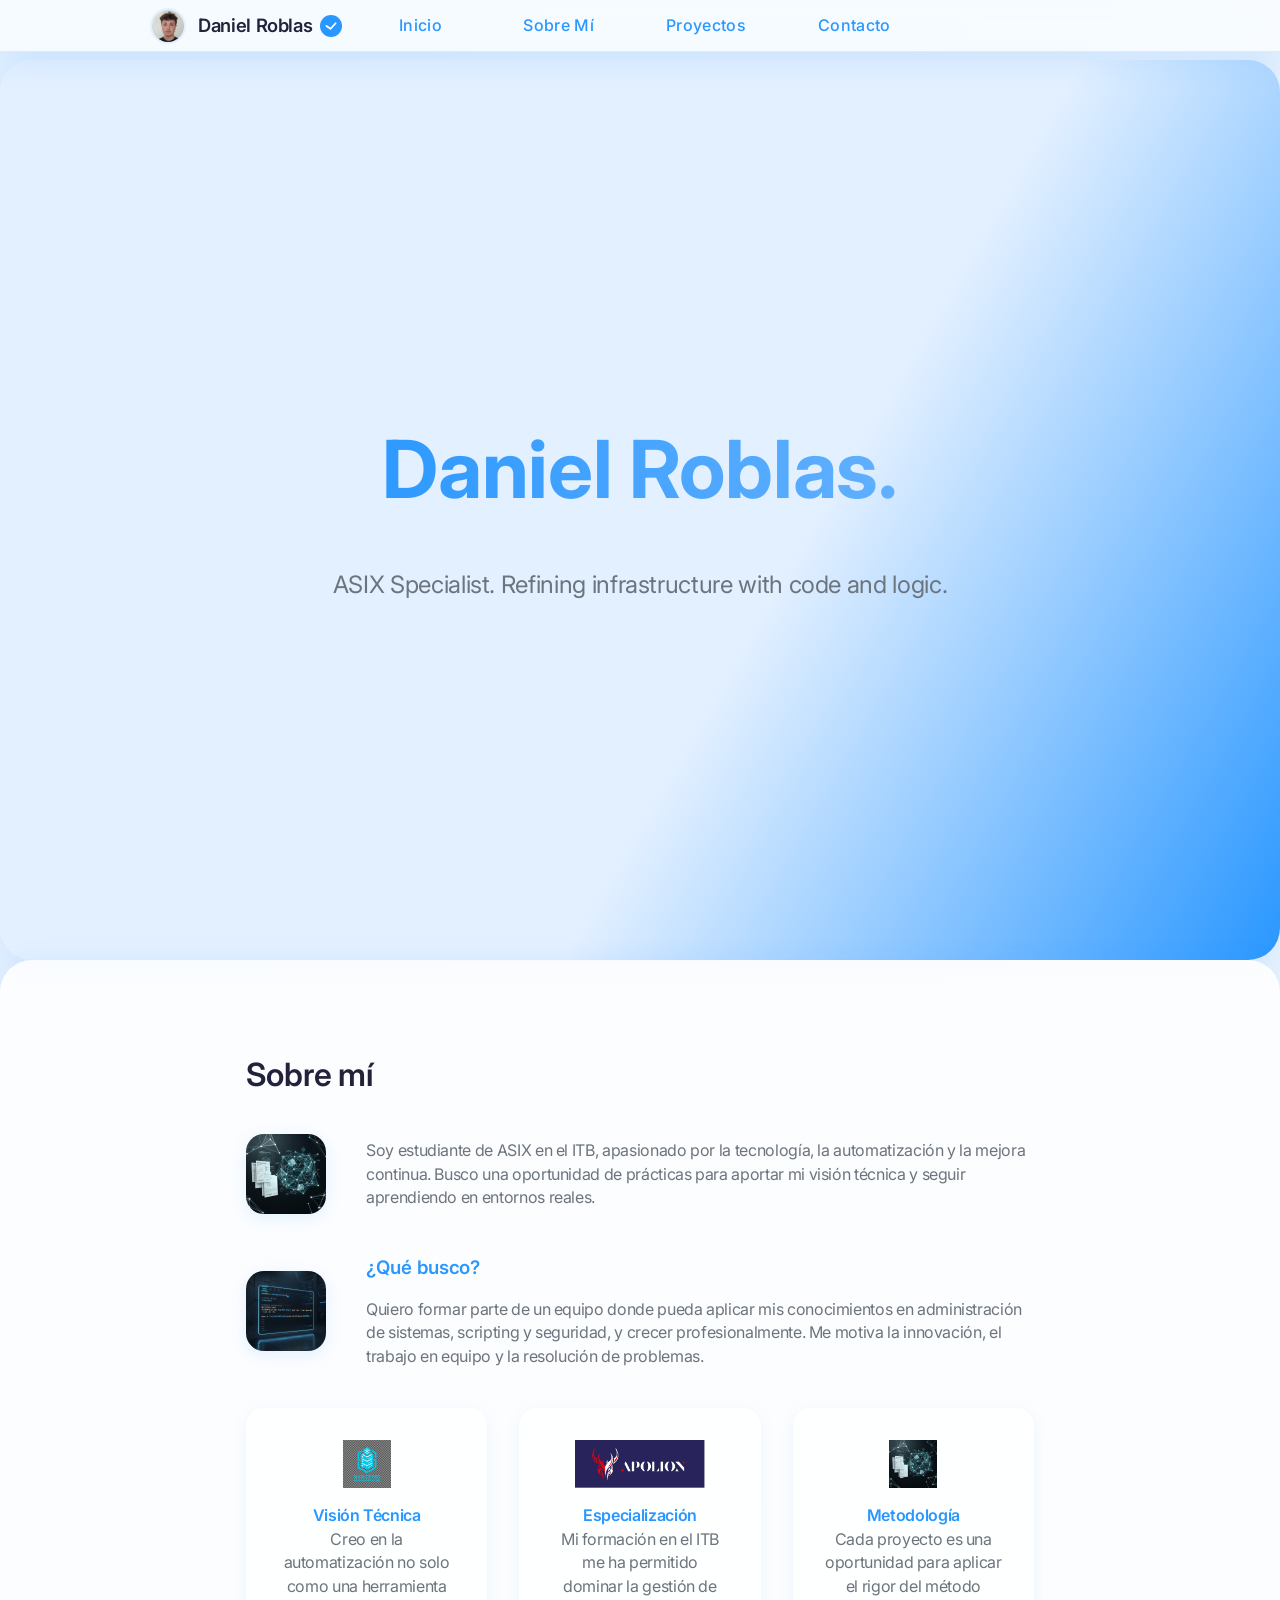
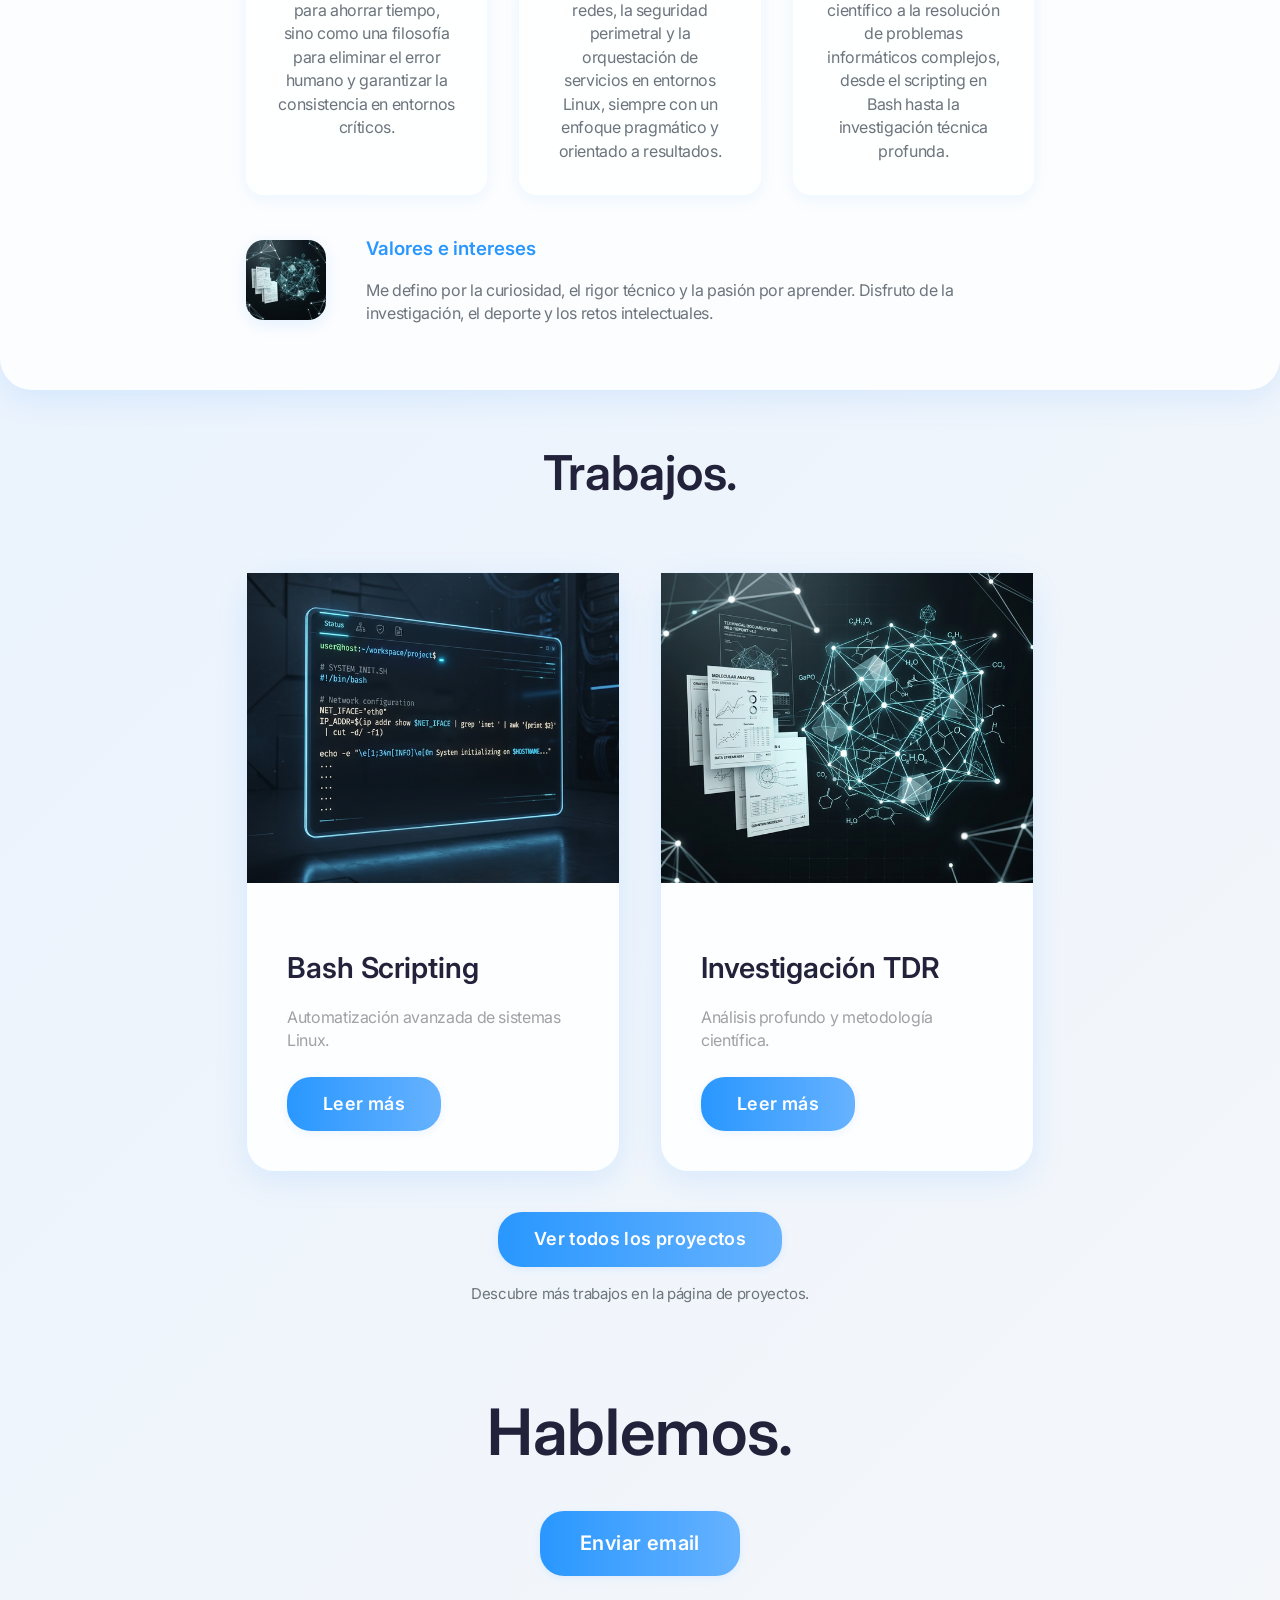
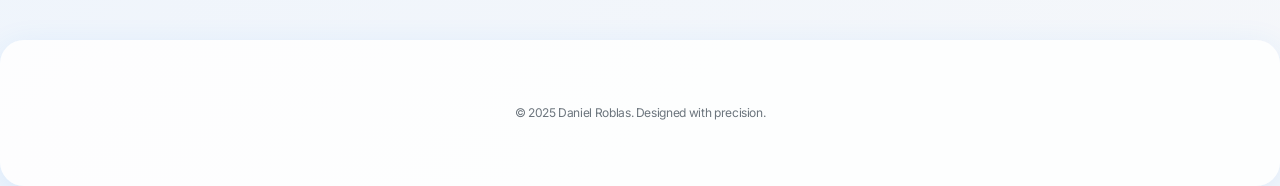
==== commit 046cc22c: "Portafolio 2.1" ====
--- a/index.html
+++ b/index.html
@@ -13,17 +13,19 @@
         <div class="container-nav">
             <nav>
                 <div class="logo-container">
-                    <img src="img/image-1773745396239.png" alt="Foto de perfil" class="profile-img">
-                    <span class="profile-name">Daniel Roblas</span>
-                    <span class="verified-icon" title="Verificado">
-                        <svg width="22" height="22" viewBox="0 0 24 24" fill="none" style="vertical-align:middle"><circle cx="12" cy="12" r="12" fill="#2997ff"/><path d="M17 9l-5.5 6L7 12" stroke="#fff" stroke-width="2" stroke-linecap="round" stroke-linejoin="round"/></svg>
-                    </span>
+                    <a href="index.html" style="display:flex; align-items:center; text-decoration:none;">
+                        <img src="img/image-1773745396239.png" alt="Foto de perfil" class="profile-img">
+                        <span class="profile-name">Daniel Roblas</span>
+                        <span class="verified-icon" title="Verificado">
+                            <svg width="22" height="22" viewBox="0 0 24 24" fill="none" style="vertical-align:middle"><circle cx="12" cy="12" r="12" fill="#2997ff"/><path d="M17 9l-5.5 6L7 12" stroke="#fff" stroke-width="2" stroke-linecap="round" stroke-linejoin="round"/></svg>
+                        </span>
+                    </a>
                 </div>
                 <ul class="nav-links">
-                    <li><a href="#home">Inicio</a></li>
-                    <li><a href="#about">Sobre Mí</a></li>
-                    <li><a href="llistat.html">Proyectos</a></li>
-                    <li><a href="#contact">Contacto</a></li>
+                    <li><a href="#home" class="nav-link">Inicio</a></li>
+                    <li><a href="#about" class="nav-link">Sobre Mí</a></li>
+                    <li><a href="llistat.html" class="nav-link">Proyectos</a></li>
+                    <li><a href="#contact" class="nav-link">Contacto</a></li>
                 </ul>
             </nav>
         </div>
@@ -40,21 +42,40 @@
         <section id="about" class="about-section reveal">
             <div class="container">
                 <div class="about-content">
-                    <h2 class="about-text">
-                        Como Administrador de Sistemas ASIX, mi enfoque va más allá de mantener servidores operativos. Se trata de diseñar arquitecturas que sean invisibles por su eficiencia y robustas por su diseño.
-                    </h2>
-                    <div class="about-details">
-                        <div class="detail-item">
+                    <h2 class="about-text">Sobre mí</h2>
+                    <div class="about-summary" style="margin-bottom:2.5rem; display:flex; align-items:center; gap:2.5rem;">
+                        <img src="img/research_illustration.png" alt="Investigación" style="height:80px; border-radius:18px; box-shadow:0 4px 16px rgba(41,151,255,0.12);">
+                        <p style="flex:1;">Soy estudiante de ASIX en el ITB, apasionado por la tecnología, la automatización y la mejora continua. Busco una oportunidad de prácticas para aportar mi visión técnica y seguir aprendiendo en entornos reales.</p>
+                    </div>
+                    <div class="about-objective" style="margin-bottom:2.5rem; display:flex; align-items:center; gap:2.5rem;">
+                        <img src="img/bash_illustration.png" alt="Bash" style="height:80px; border-radius:18px; box-shadow:0 4px 16px rgba(41,151,255,0.12);">
+                        <div style="flex:1;">
+                            <h3 style="margin-bottom:1rem; color:var(--accent);">¿Qué busco?</h3>
+                            <p>Quiero formar parte de un equipo donde pueda aplicar mis conocimientos en administración de sistemas, scripting y seguridad, y crecer profesionalmente. Me motiva la innovación, el trabajo en equipo y la resolución de problemas.</p>
+                        </div>
+                    </div>
+                    <div class="about-details" style="display:flex; gap:2rem; flex-wrap:wrap; margin-bottom:2.5rem;">
+                        <div class="detail-item" style="flex:1; min-width:220px; background:var(--card-bg); border-radius:18px; box-shadow:0 4px 16px rgba(41,151,255,0.08); padding:2rem; display:flex; flex-direction:column; align-items:center;">
+                            <img src="img/tech_logo.png" alt="Linux" style="height:48px; margin-bottom:1rem;">
                             <h4>Visión Técnica</h4>
-                            <p>Creo en la automatización no solo como una herramienta para ahorrar tiempo, sino como una filosofía para eliminar el error humano y garantizar la consistencia en entornos críticos.</p>
+                            <p style="text-align:center;">Creo en la automatización no solo como una herramienta para ahorrar tiempo, sino como una filosofía para eliminar el error humano y garantizar la consistencia en entornos críticos.</p>
                         </div>
-                        <div class="detail-item">
+                        <div class="detail-item" style="flex:1; min-width:220px; background:var(--card-bg); border-radius:18px; box-shadow:0 4px 16px rgba(41,151,255,0.08); padding:2rem; display:flex; flex-direction:column; align-items:center;">
+                            <img src="img/apolion.png" alt="Especialización" style="height:48px; margin-bottom:1rem;">
                             <h4>Especialización</h4>
-                            <p>Mi formación en el ITB me ha permitido dominar la gestión de redes, la seguridad perimetral y la orquestación de servicios en entornos Linux, siempre con un enfoque pragmático y orientado a resultados.</p>
+                            <p style="text-align:center;">Mi formación en el ITB me ha permitido dominar la gestión de redes, la seguridad perimetral y la orquestación de servicios en entornos Linux, siempre con un enfoque pragmático y orientado a resultados.</p>
                         </div>
-                        <div class="detail-item">
+                        <div class="detail-item" style="flex:1; min-width:220px; background:var(--card-bg); border-radius:18px; box-shadow:0 4px 16px rgba(41,151,255,0.08); padding:2rem; display:flex; flex-direction:column; align-items:center;">
+                            <img src="img/research_illustration.png" alt="Metodología" style="height:48px; margin-bottom:1rem;">
                             <h4>Metodología</h4>
-                            <p>Cada proyecto es una oportunidad para aplicar el rigor del método científico a la resolución de problemas informáticos complejos, desde el scripting en Bash hasta la investigación técnica profunda.</p>
+                            <p style="text-align:center;">Cada proyecto es una oportunidad para aplicar el rigor del método científico a la resolución de problemas informáticos complejos, desde el scripting en Bash hasta la investigación técnica profunda.</p>
+                        </div>
+                    </div>
+                    <div class="about-values" style="margin-top:2.5rem; display:flex; align-items:center; gap:2.5rem;">
+                        <img src="img/research_illustration.png" alt="Valores" style="height:80px; border-radius:18px; box-shadow:0 4px 16px rgba(41,151,255,0.12);">
+                        <div style="flex:1;">
+                            <h3 style="margin-bottom:1rem; color:var(--accent);">Valores e intereses</h3>
+                            <p>Me defino por la curiosidad, el rigor técnico y la pasión por aprender. Disfruto de la investigación, el deporte y los retos intelectuales.</p>
                         </div>
                     </div>
                 </div>
--- a/assets/css/style.css
+++ b/assets/css/style.css
@@ -63,18 +63,6 @@
     backdrop-filter: saturate(180%) blur(20px);
 }
 
-.logo-container {
-    display: flex;
-    align-items: center;
-    justify-content: flex-start;
-    margin-right: 0;
-    min-width: 220px;
-    position: absolute;
-    left: 0;
-    top: 50%;
-    transform: translateY(-50%);
-}
-
 .container-nav {
     display: flex;
     align-items: center;
@@ -88,15 +76,17 @@
     display: flex;
     align-items: center;
     width: 100%;
-    justify-content: center;
-    gap: 40px;
     position: relative;
 }
 
-.logo-img {
-    height: 24px;
-    width: auto;
-    filter: brightness(0) invert(1);
+.logo-container {
+    display: flex;
+    align-items: center;
+    justify-content: flex-start;
+    margin-right: 0;
+    min-width: 220px;
+    flex: 0 0 auto;
+    position: static;
 }
 
 .nav-links {
@@ -105,10 +95,16 @@
     list-style: none;
     align-items: center;
     justify-content: center;
-    margin: 0 auto;
-}
-
-.nav-links a {
+    margin: 0;
+    position: absolute;
+    left: 50%;
+    transform: translateX(-50%);
+    top: 0;
+    height: 100%;
+    background: none;
+}
+
+.nav-link {
     color: var(--accent);
     text-decoration: none;
     font-size: 16px;
@@ -119,11 +115,22 @@
     box-shadow: none;
     transition: background 0.3s, color 0.3s, box-shadow 0.3s;
     letter-spacing: 0.02em;
-}
-
-.nav-links a:hover {
+    white-space: nowrap;
+    display: inline-block;
+    min-width: 110px;
+    text-align: center;
+}
+
+.nav-link:hover {
     background: var(--accent-gradient);
     color: #fff;
+    box-shadow: 0 2px 8px 0 rgba(41,151,255,0.10);
+}
+
+.nav-link.active {
+    background: var(--accent-gradient);
+    color: #fff;
+    font-weight: 700;
     box-shadow: 0 2px 8px 0 rgba(41,151,255,0.10);
 }
 
@@ -345,6 +352,39 @@
     box-shadow: 0 8px 32px 0 rgba(41,151,255,0.22);
 }
 
+/* Logo Container Hover Effect */
+.logo-container a {
+    transition: color 0.3s, filter 0.3s;
+    border-radius: 0;
+    padding: 0;
+    background: none;
+    box-shadow: none;
+    color: var(--text-primary);
+}
+
+.logo-container a:hover, .logo-container a:focus {
+    color: var(--accent);
+    filter: brightness(1.1);
+    background: none;
+    box-shadow: none;
+}
+
+.logo-container a:hover .profile-name,
+.logo-container a:hover .verified-icon {
+    color: var(--accent);
+    filter: brightness(1.2);
+}
+
+.logo-container a:hover .profile-img {
+    border-color: var(--accent);
+}
+
+.logo-container a:active {
+    color: var(--accent-hover);
+    background: none;
+    box-shadow: none;
+}
+
 /* Reveal Animation */
 .reveal {
     opacity: 0;
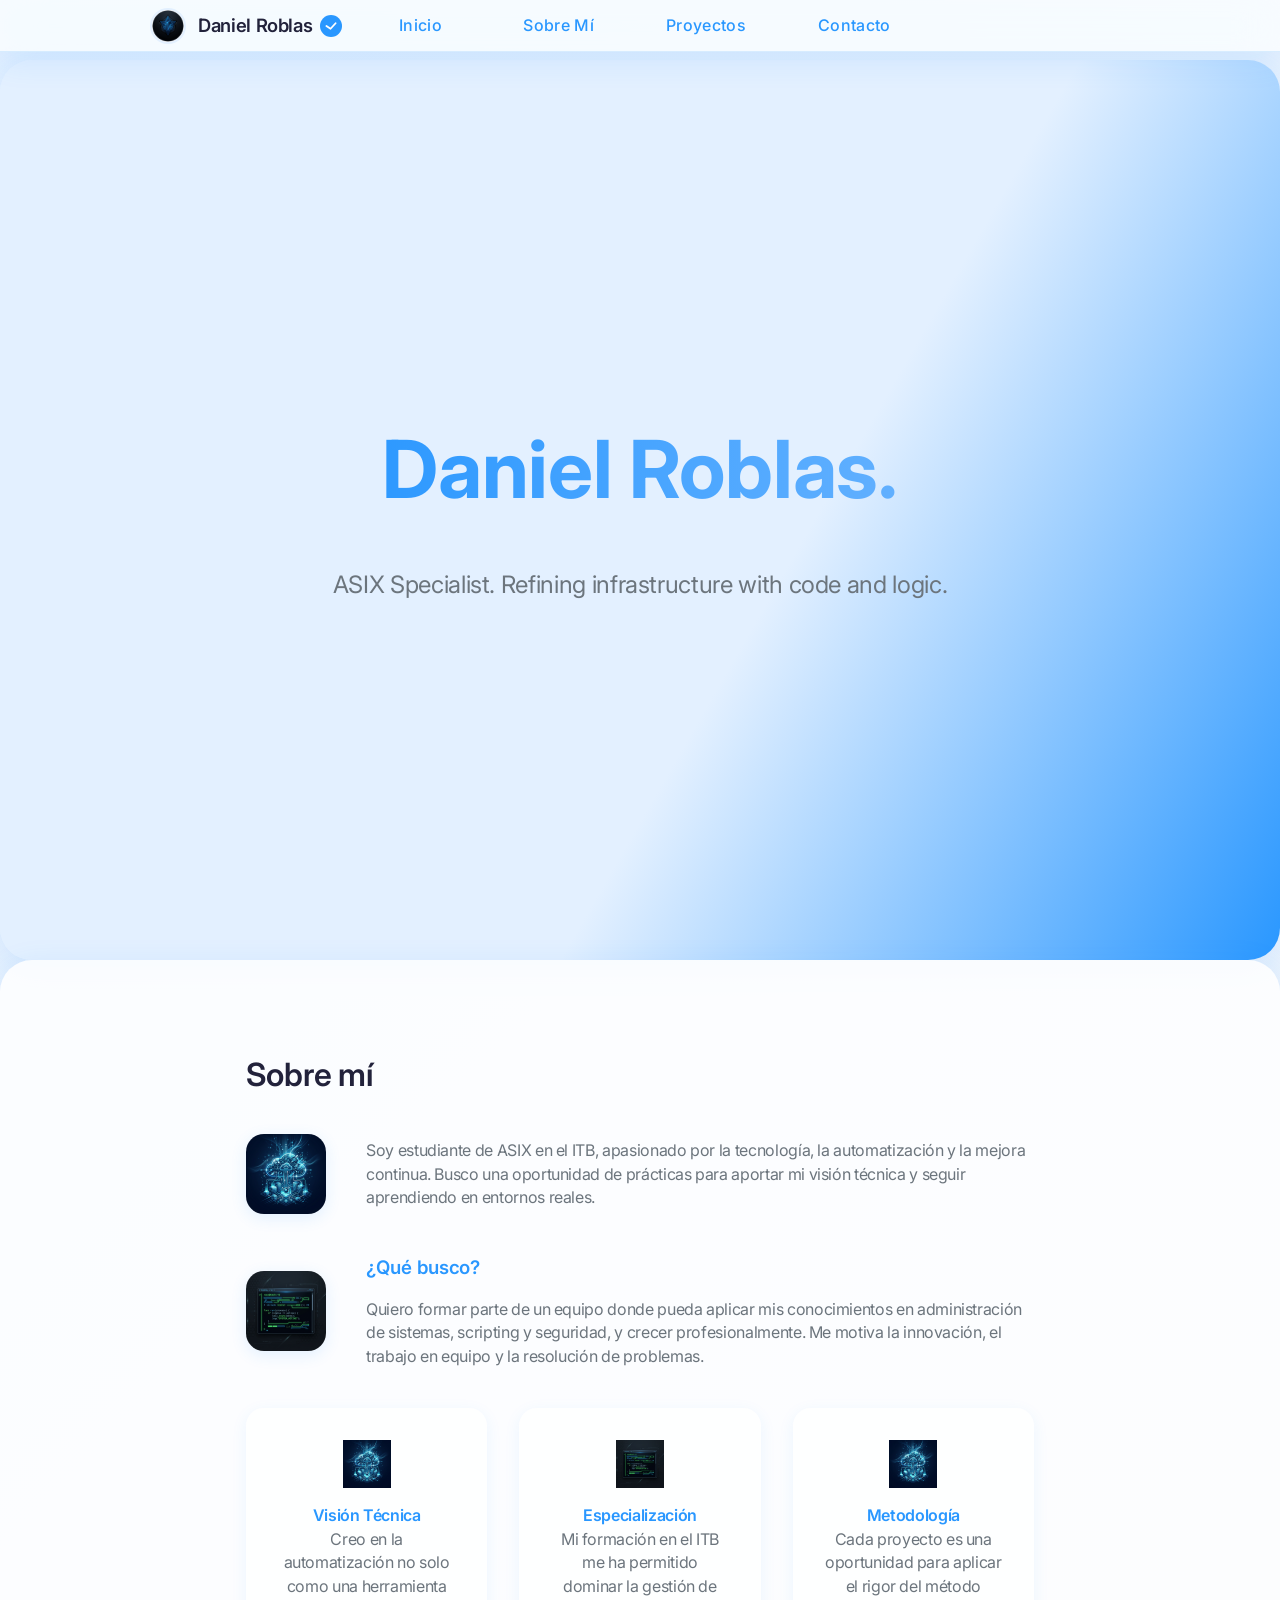
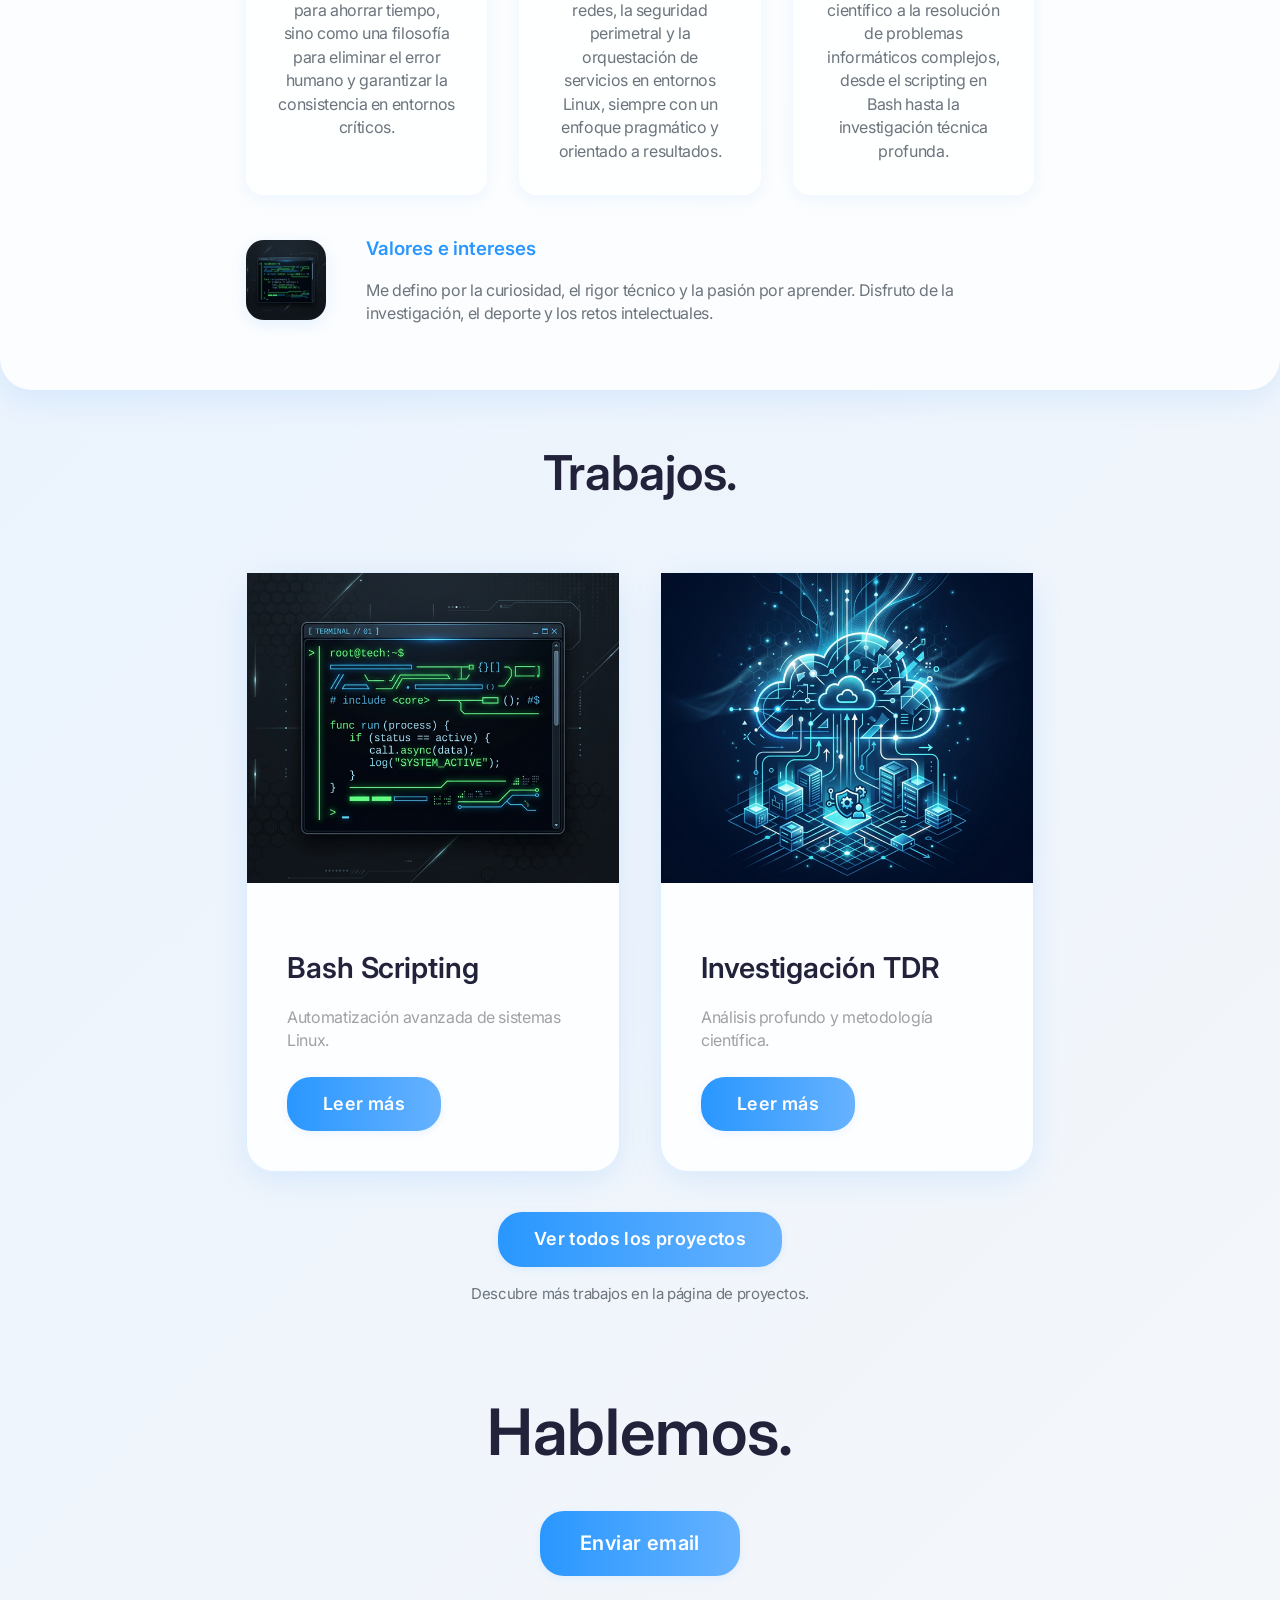
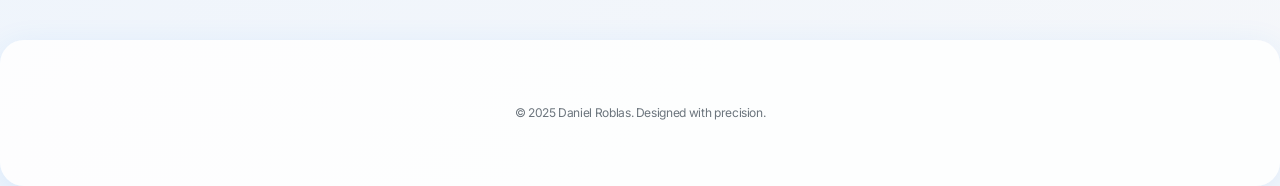
==== commit d78ffeaa: "refactor: Rename `Message` type to `VercelChatMessage` in chat API route to avoid naming conflicts." ====
--- a/index.html
+++ b/index.html
@@ -14,7 +14,7 @@
             <nav>
                 <div class="logo-container">
                     <a href="index.html" style="display:flex; align-items:center; text-decoration:none;">
-                        <img src="img/image-1773745396239.png" alt="Foto de perfil" class="profile-img">
+                        <img src="img/profile_avatar.png" alt="Foto de perfil" class="profile-img">
                         <span class="profile-name">Daniel Roblas</span>
                         <span class="verified-icon" title="Verificado">
                             <svg width="22" height="22" viewBox="0 0 24 24" fill="none" style="vertical-align:middle"><circle cx="12" cy="12" r="12" fill="#2997ff"/><path d="M17 9l-5.5 6L7 12" stroke="#fff" stroke-width="2" stroke-linecap="round" stroke-linejoin="round"/></svg>
@@ -44,11 +44,11 @@
                 <div class="about-content">
                     <h2 class="about-text">Sobre mí</h2>
                     <div class="about-summary" style="margin-bottom:2.5rem; display:flex; align-items:center; gap:2.5rem;">
-                        <img src="img/research_illustration.png" alt="Investigación" style="height:80px; border-radius:18px; box-shadow:0 4px 16px rgba(41,151,255,0.12);">
+                        <img src="img/about_me.png" alt="Sobre mí" style="height:80px; border-radius:18px; box-shadow:0 4px 16px rgba(41,151,255,0.12);">
                         <p style="flex:1;">Soy estudiante de ASIX en el ITB, apasionado por la tecnología, la automatización y la mejora continua. Busco una oportunidad de prácticas para aportar mi visión técnica y seguir aprendiendo en entornos reales.</p>
                     </div>
                     <div class="about-objective" style="margin-bottom:2.5rem; display:flex; align-items:center; gap:2.5rem;">
-                        <img src="img/bash_illustration.png" alt="Bash" style="height:80px; border-radius:18px; box-shadow:0 4px 16px rgba(41,151,255,0.12);">
+                        <img src="img/tech_art.png" alt="Tecnología" style="height:80px; border-radius:18px; box-shadow:0 4px 16px rgba(41,151,255,0.12);">
                         <div style="flex:1;">
                             <h3 style="margin-bottom:1rem; color:var(--accent);">¿Qué busco?</h3>
                             <p>Quiero formar parte de un equipo donde pueda aplicar mis conocimientos en administración de sistemas, scripting y seguridad, y crecer profesionalmente. Me motiva la innovación, el trabajo en equipo y la resolución de problemas.</p>
@@ -56,23 +56,23 @@
                     </div>
                     <div class="about-details" style="display:flex; gap:2rem; flex-wrap:wrap; margin-bottom:2.5rem;">
                         <div class="detail-item" style="flex:1; min-width:220px; background:var(--card-bg); border-radius:18px; box-shadow:0 4px 16px rgba(41,151,255,0.08); padding:2rem; display:flex; flex-direction:column; align-items:center;">
-                            <img src="img/tech_logo.png" alt="Linux" style="height:48px; margin-bottom:1rem;">
+                            <img src="img/about_me.png" alt="Visión" style="height:48px; margin-bottom:1rem;">
                             <h4>Visión Técnica</h4>
                             <p style="text-align:center;">Creo en la automatización no solo como una herramienta para ahorrar tiempo, sino como una filosofía para eliminar el error humano y garantizar la consistencia en entornos críticos.</p>
                         </div>
                         <div class="detail-item" style="flex:1; min-width:220px; background:var(--card-bg); border-radius:18px; box-shadow:0 4px 16px rgba(41,151,255,0.08); padding:2rem; display:flex; flex-direction:column; align-items:center;">
-                            <img src="img/apolion.png" alt="Especialización" style="height:48px; margin-bottom:1rem;">
+                            <img src="img/tech_art.png" alt="Especialización" style="height:48px; margin-bottom:1rem;">
                             <h4>Especialización</h4>
                             <p style="text-align:center;">Mi formación en el ITB me ha permitido dominar la gestión de redes, la seguridad perimetral y la orquestación de servicios en entornos Linux, siempre con un enfoque pragmático y orientado a resultados.</p>
                         </div>
                         <div class="detail-item" style="flex:1; min-width:220px; background:var(--card-bg); border-radius:18px; box-shadow:0 4px 16px rgba(41,151,255,0.08); padding:2rem; display:flex; flex-direction:column; align-items:center;">
-                            <img src="img/research_illustration.png" alt="Metodología" style="height:48px; margin-bottom:1rem;">
+                            <img src="img/about_me.png" alt="Metodología" style="height:48px; margin-bottom:1rem;">
                             <h4>Metodología</h4>
                             <p style="text-align:center;">Cada proyecto es una oportunidad para aplicar el rigor del método científico a la resolución de problemas informáticos complejos, desde el scripting en Bash hasta la investigación técnica profunda.</p>
                         </div>
                     </div>
                     <div class="about-values" style="margin-top:2.5rem; display:flex; align-items:center; gap:2.5rem;">
-                        <img src="img/research_illustration.png" alt="Valores" style="height:80px; border-radius:18px; box-shadow:0 4px 16px rgba(41,151,255,0.12);">
+                        <img src="img/tech_art.png" alt="Valores" style="height:80px; border-radius:18px; box-shadow:0 4px 16px rgba(41,151,255,0.12);">
                         <div style="flex:1;">
                             <h3 style="margin-bottom:1rem; color:var(--accent);">Valores e intereses</h3>
                             <p>Me defino por la curiosidad, el rigor técnico y la pasión por aprender. Disfruto de la investigación, el deporte y los retos intelectuales.</p>
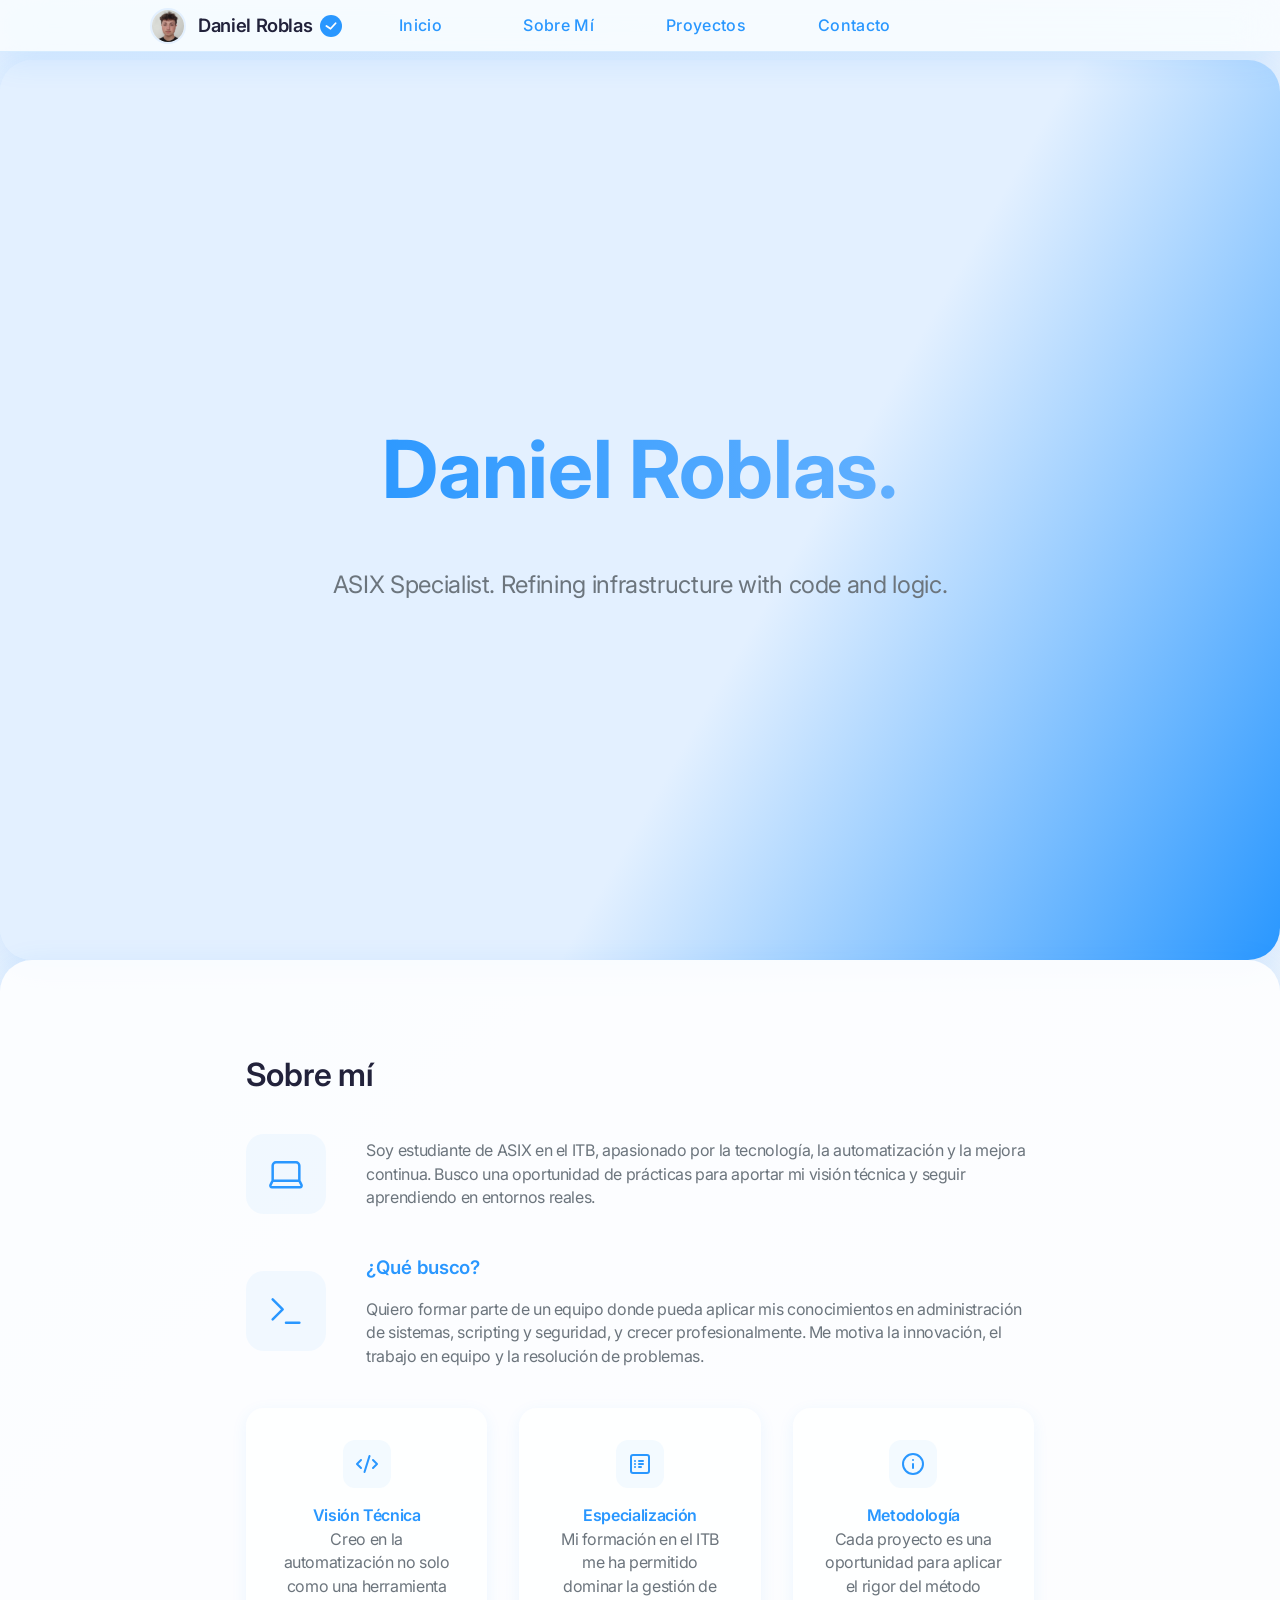
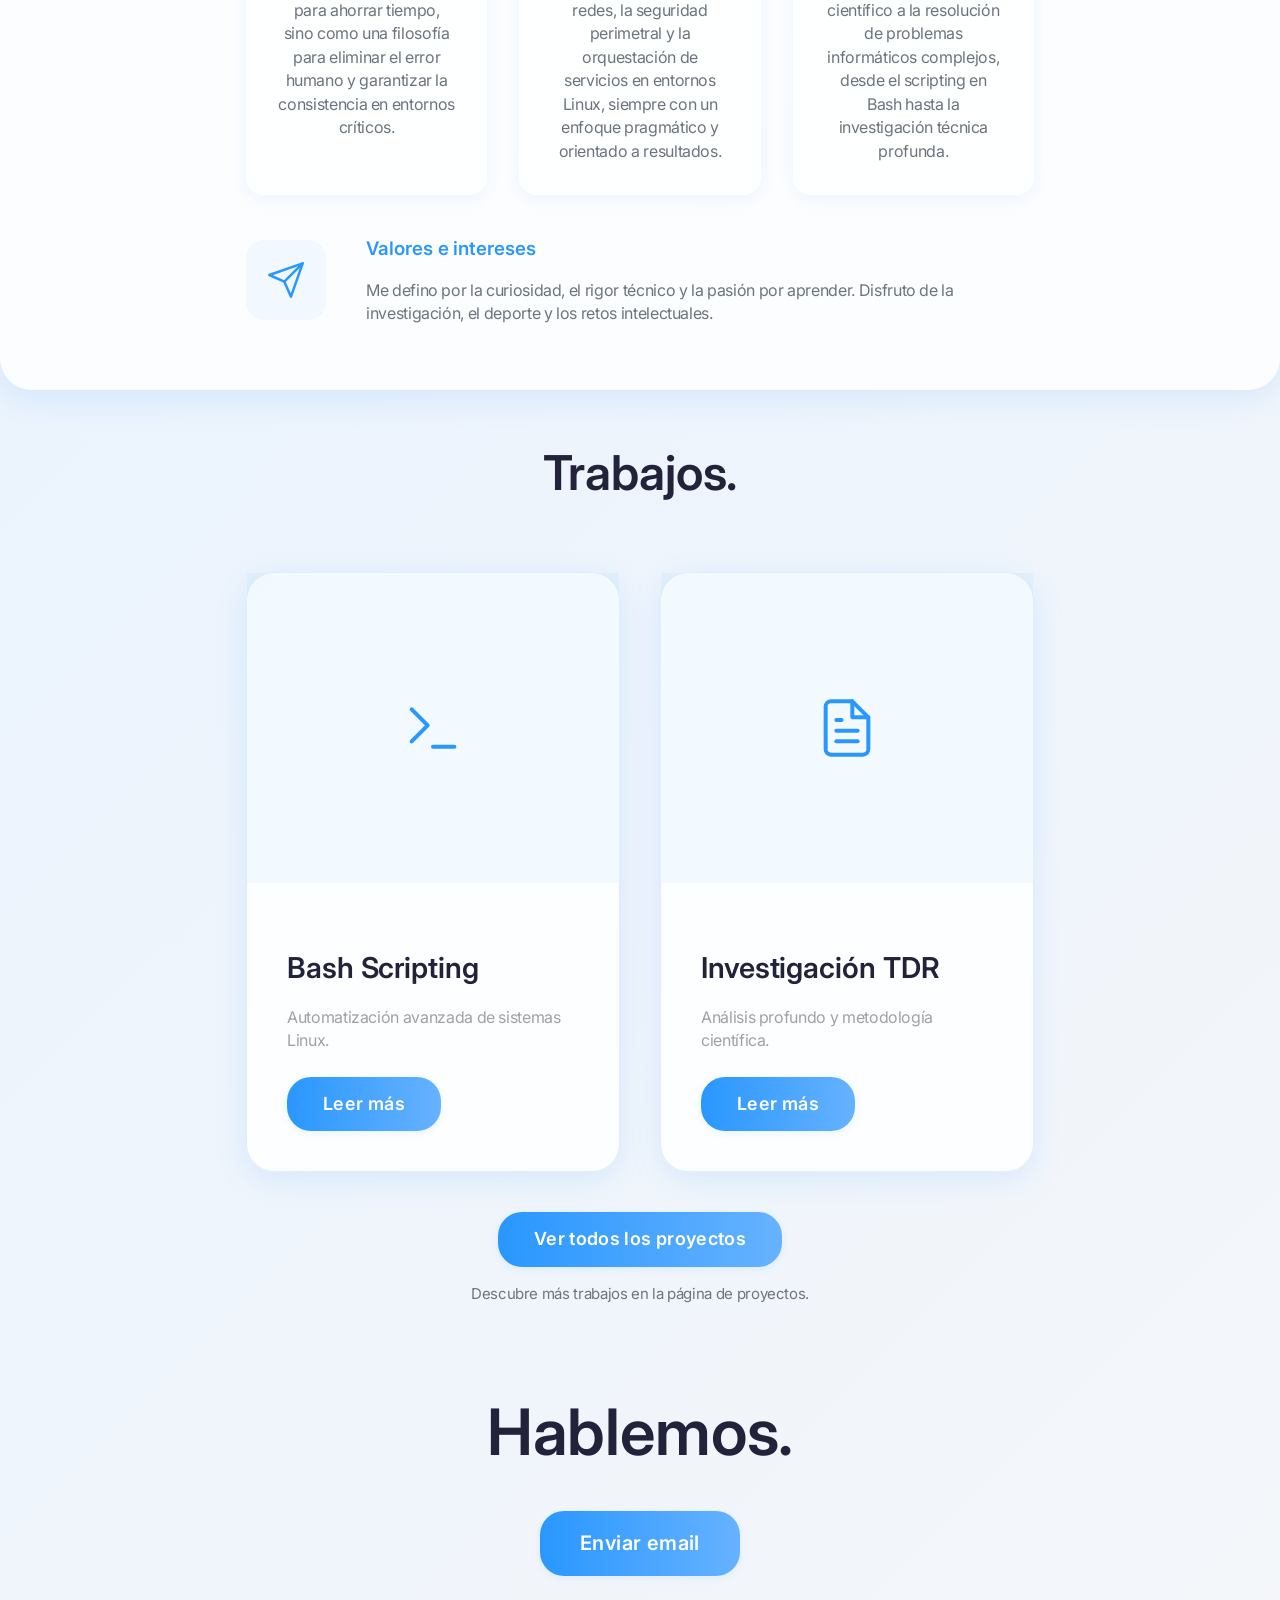
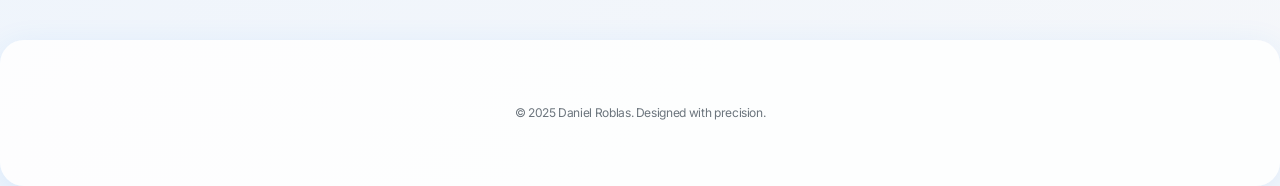
==== commit e8097a4c: "Portafolio 2.1.3" ====
--- a/index.html
+++ b/index.html
@@ -14,7 +14,7 @@
             <nav>
                 <div class="logo-container">
                     <a href="index.html" style="display:flex; align-items:center; text-decoration:none;">
-                        <img src="img/profile_avatar.png" alt="Foto de perfil" class="profile-img">
+                        <img src="img/image-1773745396239.png" alt="Foto de perfil" class="profile-img">
                         <span class="profile-name">Daniel Roblas</span>
                         <span class="verified-icon" title="Verificado">
                             <svg width="22" height="22" viewBox="0 0 24 24" fill="none" style="vertical-align:middle"><circle cx="12" cy="12" r="12" fill="#2997ff"/><path d="M17 9l-5.5 6L7 12" stroke="#fff" stroke-width="2" stroke-linecap="round" stroke-linejoin="round"/></svg>
@@ -44,11 +44,15 @@
                 <div class="about-content">
                     <h2 class="about-text">Sobre mí</h2>
                     <div class="about-summary" style="margin-bottom:2.5rem; display:flex; align-items:center; gap:2.5rem;">
-                        <img src="img/about_me.png" alt="Sobre mí" style="height:80px; border-radius:18px; box-shadow:0 4px 16px rgba(41,151,255,0.12);">
+                        <div style="width:80px; height:80px; border-radius:18px; background:rgba(41,151,255,0.05); display:flex; align-items:center; justify-content:center; flex-shrink:0;">
+                            <svg xmlns="http://www.w3.org/2000/svg" width="40" height="40" viewBox="0 0 24 24" fill="none" stroke="var(--accent)" stroke-width="1.5" stroke-linecap="round" stroke-linejoin="round"><path d="M20 16V7a2 2 0 0 0-2-2H6a2 2 0 0 0-2 2v9m16 0H4m16 0 1.28 2.55a1 1 0 0 1-.9 1.45H3.62a1 1 0 0 1-.9-1.45L4 16"/></svg>
+                        </div>
                         <p style="flex:1;">Soy estudiante de ASIX en el ITB, apasionado por la tecnología, la automatización y la mejora continua. Busco una oportunidad de prácticas para aportar mi visión técnica y seguir aprendiendo en entornos reales.</p>
                     </div>
                     <div class="about-objective" style="margin-bottom:2.5rem; display:flex; align-items:center; gap:2.5rem;">
-                        <img src="img/tech_art.png" alt="Tecnología" style="height:80px; border-radius:18px; box-shadow:0 4px 16px rgba(41,151,255,0.12);">
+                        <div style="width:80px; height:80px; border-radius:18px; background:rgba(41,151,255,0.05); display:flex; align-items:center; justify-content:center; flex-shrink:0;">
+                            <svg xmlns="http://www.w3.org/2000/svg" width="40" height="40" viewBox="0 0 24 24" fill="none" stroke="var(--accent)" stroke-width="1.5" stroke-linecap="round" stroke-linejoin="round"><polyline points="4 17 10 11 4 5"/><line x1="12" y1="19" x2="20" y2="19"/></svg>
+                        </div>
                         <div style="flex:1;">
                             <h3 style="margin-bottom:1rem; color:var(--accent);">¿Qué busco?</h3>
                             <p>Quiero formar parte de un equipo donde pueda aplicar mis conocimientos en administración de sistemas, scripting y seguridad, y crecer profesionalmente. Me motiva la innovación, el trabajo en equipo y la resolución de problemas.</p>
@@ -56,23 +60,31 @@
                     </div>
                     <div class="about-details" style="display:flex; gap:2rem; flex-wrap:wrap; margin-bottom:2.5rem;">
                         <div class="detail-item" style="flex:1; min-width:220px; background:var(--card-bg); border-radius:18px; box-shadow:0 4px 16px rgba(41,151,255,0.08); padding:2rem; display:flex; flex-direction:column; align-items:center;">
-                            <img src="img/about_me.png" alt="Visión" style="height:48px; margin-bottom:1rem;">
+                            <div style="margin-bottom:1rem; width:48px; height:48px; border-radius:12px; background:rgba(41,151,255,0.05); display:flex; align-items:center; justify-content:center;">
+                                <svg xmlns="http://www.w3.org/2000/svg" width="24" height="24" viewBox="0 0 24 24" fill="none" stroke="var(--accent)" stroke-width="2" stroke-linecap="round" stroke-linejoin="round"><path d="m18 16 4-4-4-4"/><path d="m6 8-4 4 4 4"/><path d="m14.5 4-5 16"/></svg>
+                            </div>
                             <h4>Visión Técnica</h4>
                             <p style="text-align:center;">Creo en la automatización no solo como una herramienta para ahorrar tiempo, sino como una filosofía para eliminar el error humano y garantizar la consistencia en entornos críticos.</p>
                         </div>
                         <div class="detail-item" style="flex:1; min-width:220px; background:var(--card-bg); border-radius:18px; box-shadow:0 4px 16px rgba(41,151,255,0.08); padding:2rem; display:flex; flex-direction:column; align-items:center;">
-                            <img src="img/tech_art.png" alt="Especialización" style="height:48px; margin-bottom:1rem;">
+                            <div style="margin-bottom:1rem; width:48px; height:48px; border-radius:12px; background:rgba(41,151,255,0.05); display:flex; align-items:center; justify-content:center;">
+                                <svg xmlns="http://www.w3.org/2000/svg" width="24" height="24" viewBox="0 0 24 24" fill="none" stroke="var(--accent)" stroke-width="2" stroke-linecap="round" stroke-linejoin="round"><rect width="18" height="18" x="3" y="3" rx="2"/><path d="M11 9h4"/><path d="M11 12h4"/><path d="M11 15h2"/><path d="M7 9h.01"/><path d="M7 12h.01"/><path d="M7 15h.01"/></svg>
+                            </div>
                             <h4>Especialización</h4>
                             <p style="text-align:center;">Mi formación en el ITB me ha permitido dominar la gestión de redes, la seguridad perimetral y la orquestación de servicios en entornos Linux, siempre con un enfoque pragmático y orientado a resultados.</p>
                         </div>
                         <div class="detail-item" style="flex:1; min-width:220px; background:var(--card-bg); border-radius:18px; box-shadow:0 4px 16px rgba(41,151,255,0.08); padding:2rem; display:flex; flex-direction:column; align-items:center;">
-                            <img src="img/about_me.png" alt="Metodología" style="height:48px; margin-bottom:1rem;">
+                            <div style="margin-bottom:1rem; width:48px; height:48px; border-radius:12px; background:rgba(41,151,255,0.05); display:flex; align-items:center; justify-content:center;">
+                                <svg xmlns="http://www.w3.org/2000/svg" width="24" height="24" viewBox="0 0 24 24" fill="none" stroke="var(--accent)" stroke-width="2" stroke-linecap="round" stroke-linejoin="round"><circle cx="12" cy="12" r="10"/><path d="M12 16v-4"/><path d="M12 8h.01"/></svg>
+                            </div>
                             <h4>Metodología</h4>
                             <p style="text-align:center;">Cada proyecto es una oportunidad para aplicar el rigor del método científico a la resolución de problemas informáticos complejos, desde el scripting en Bash hasta la investigación técnica profunda.</p>
                         </div>
                     </div>
                     <div class="about-values" style="margin-top:2.5rem; display:flex; align-items:center; gap:2.5rem;">
-                        <img src="img/tech_art.png" alt="Valores" style="height:80px; border-radius:18px; box-shadow:0 4px 16px rgba(41,151,255,0.12);">
+                        <div style="width:80px; height:80px; border-radius:18px; background:rgba(41,151,255,0.05); display:flex; align-items:center; justify-content:center; flex-shrink:0;">
+                            <svg xmlns="http://www.w3.org/2000/svg" width="40" height="40" viewBox="0 0 24 24" fill="none" stroke="var(--accent)" stroke-width="1.5" stroke-linecap="round" stroke-linejoin="round"><path d="m22 2-7 20-4-9-9-4Z"/><path d="M22 2 11 13"/></svg>
+                        </div>
                         <div style="flex:1;">
                             <h3 style="margin-bottom:1rem; color:var(--accent);">Valores e intereses</h3>
                             <p>Me defino por la curiosidad, el rigor técnico y la pasión por aprender. Disfruto de la investigación, el deporte y los retos intelectuales.</p>
